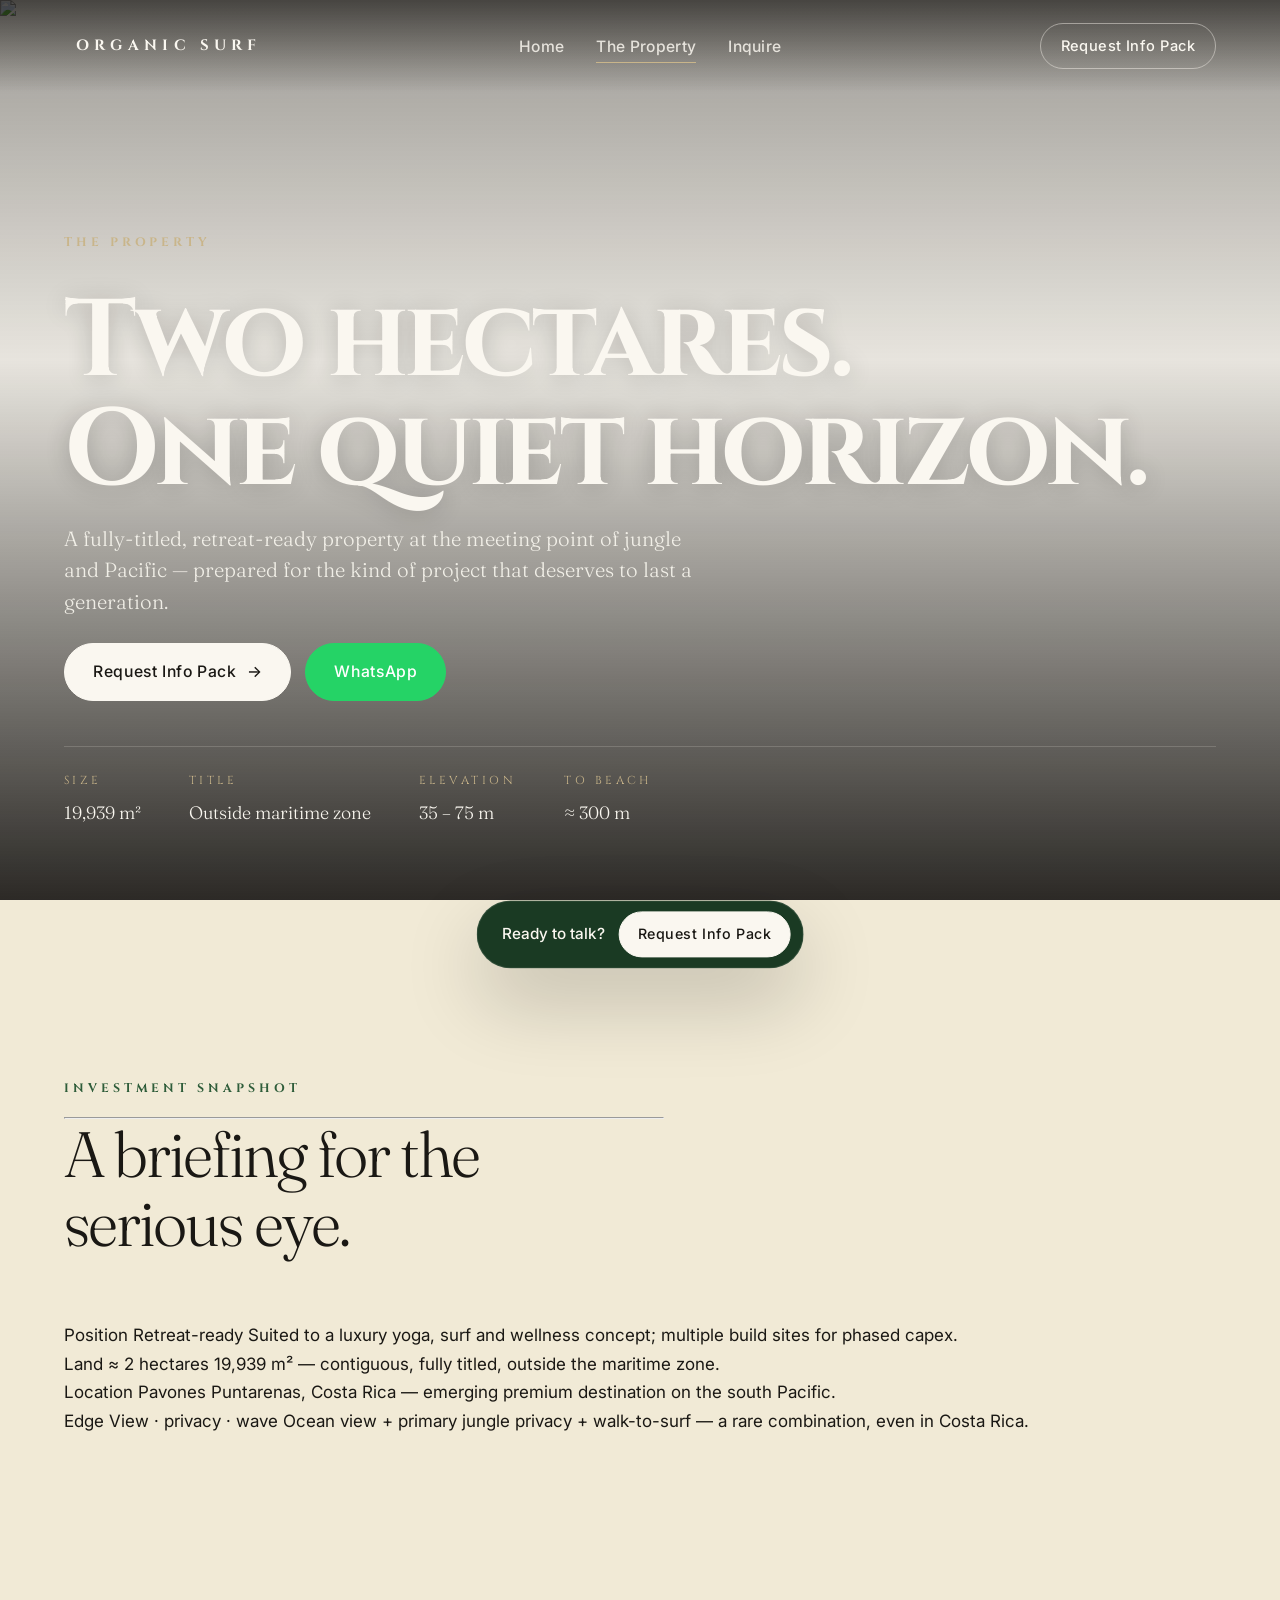
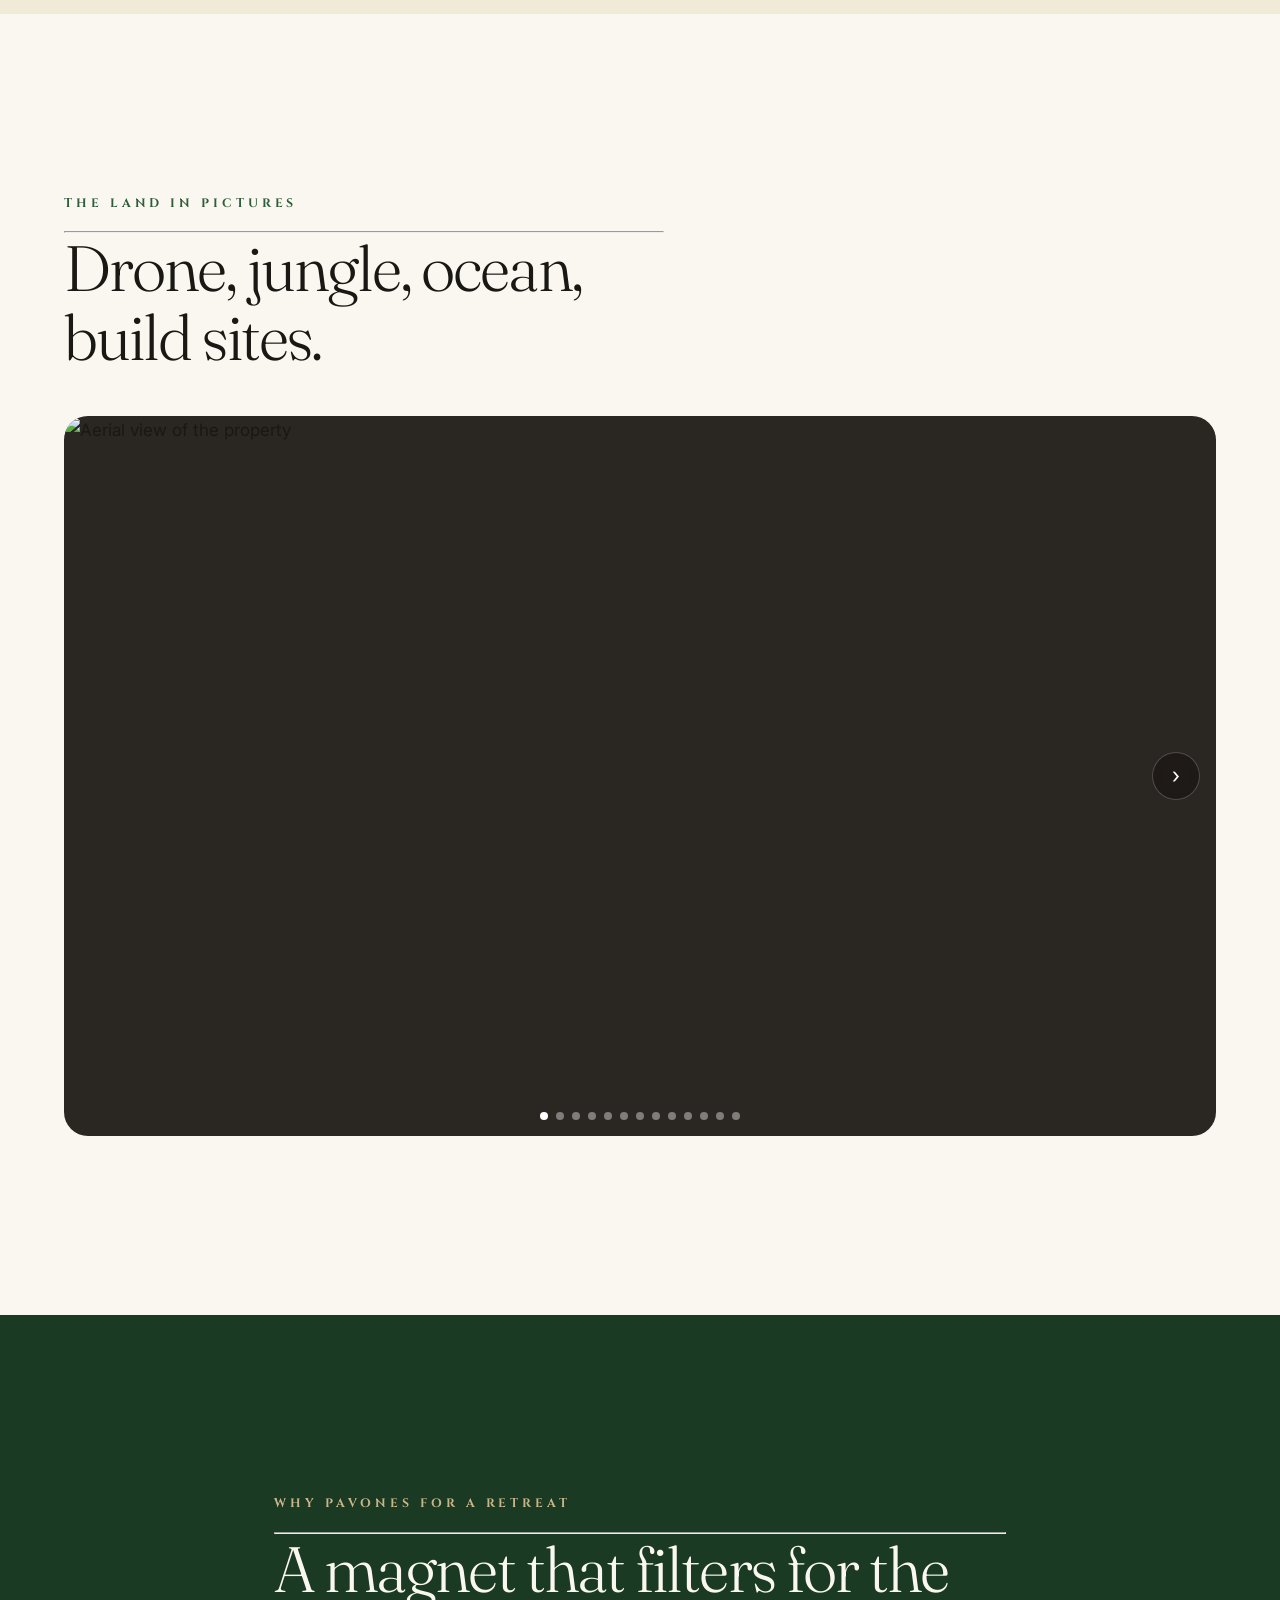
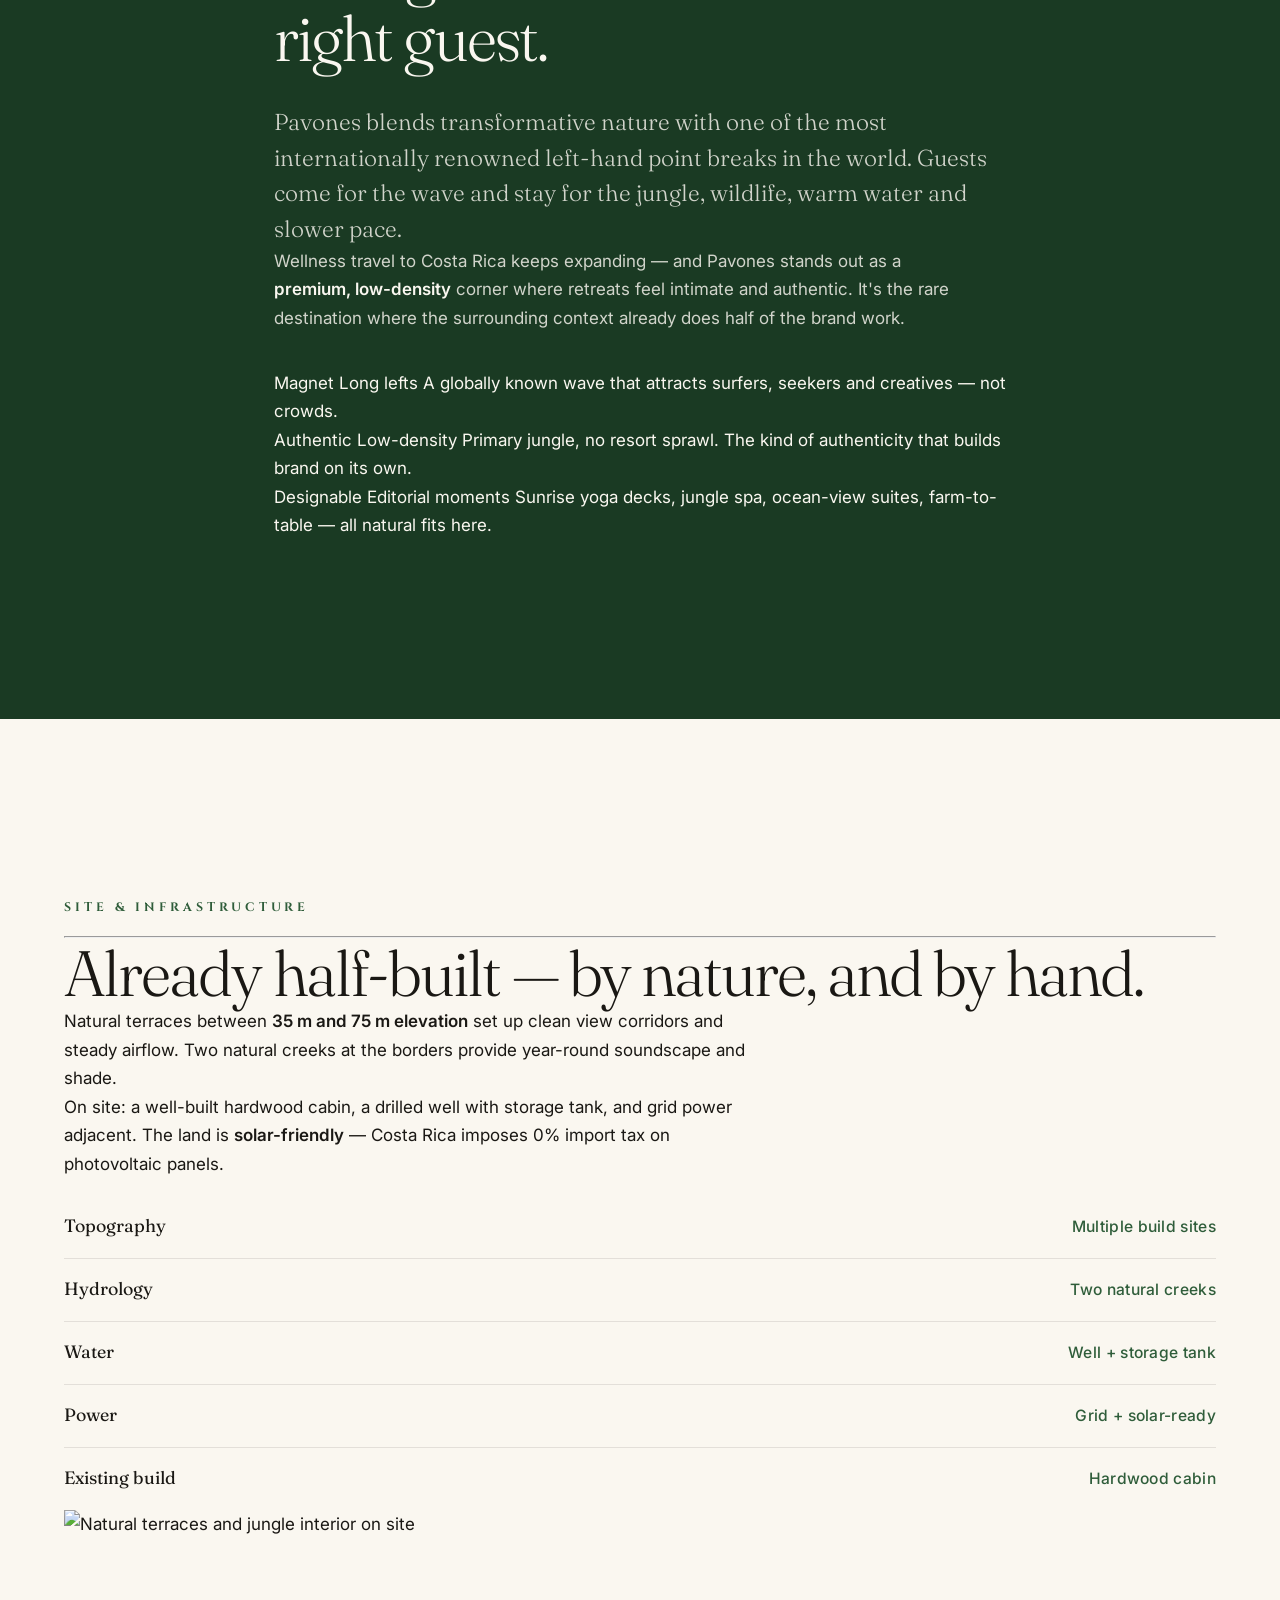
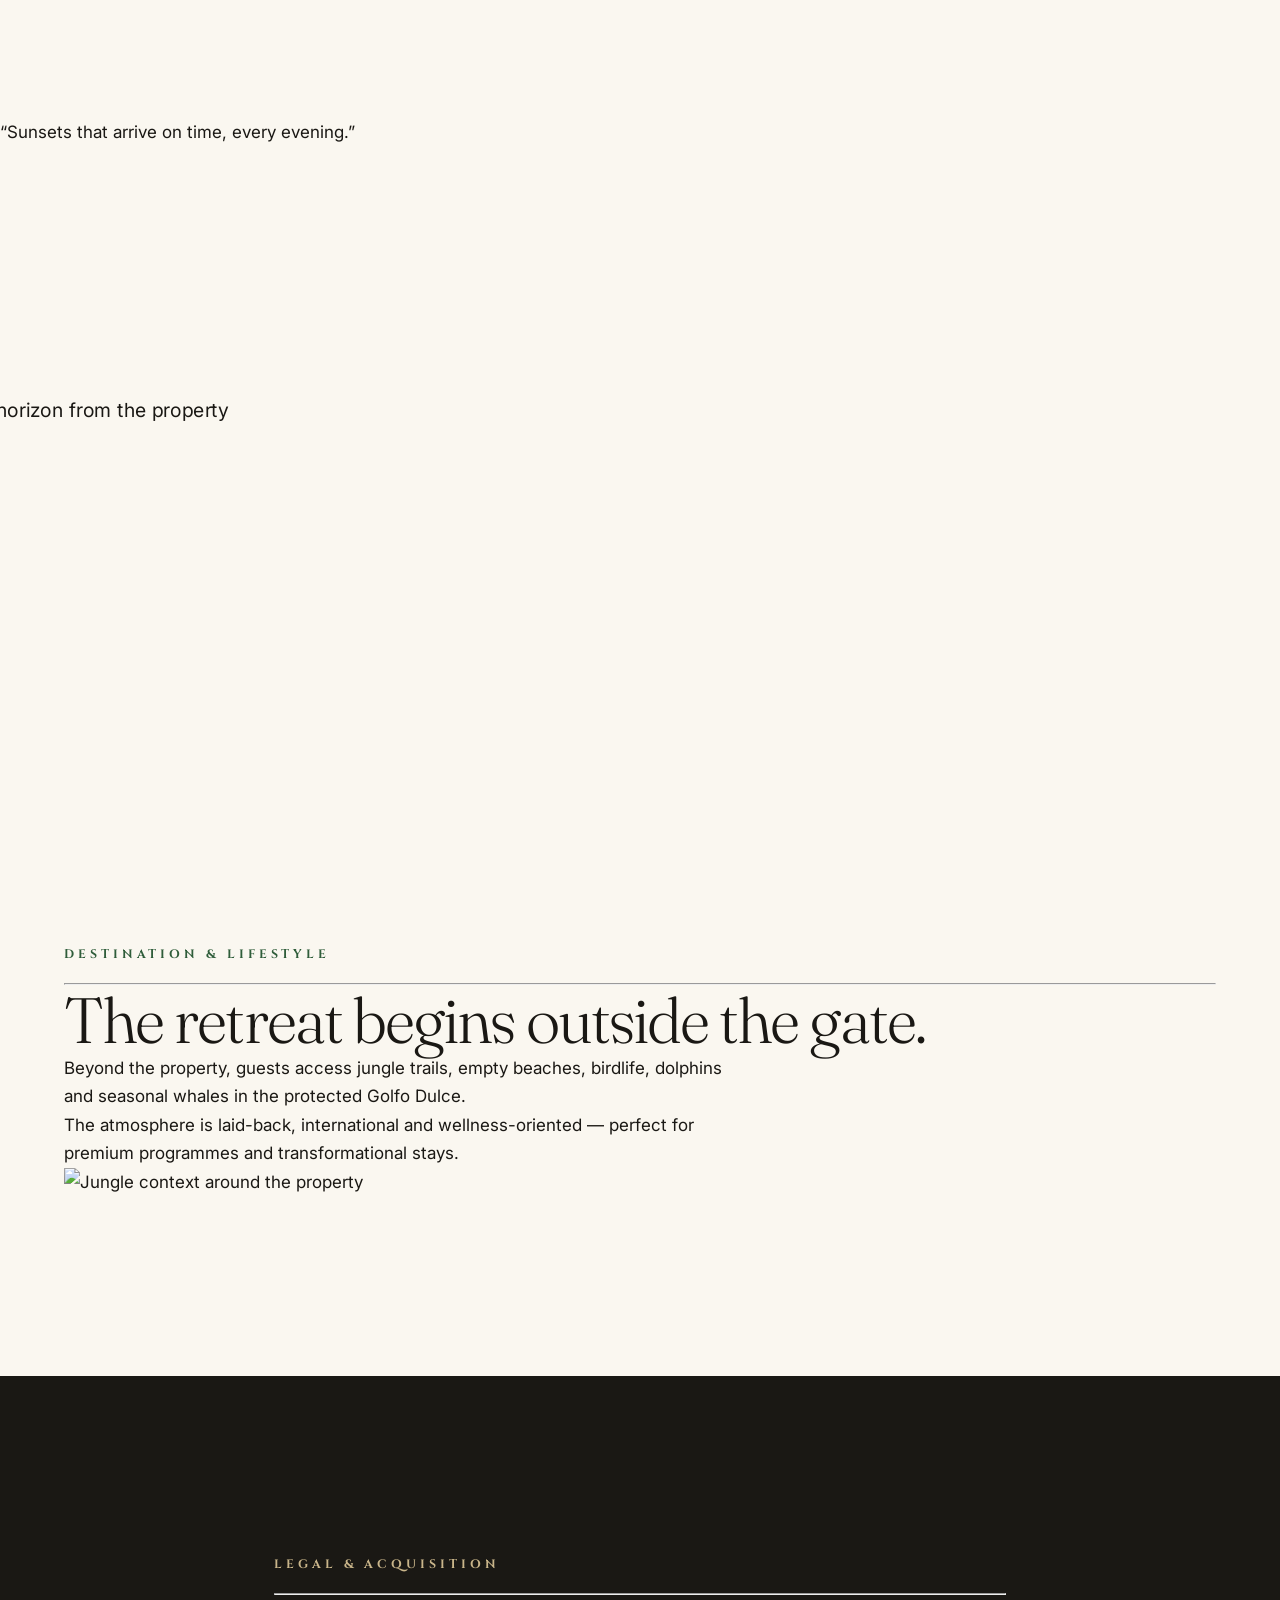
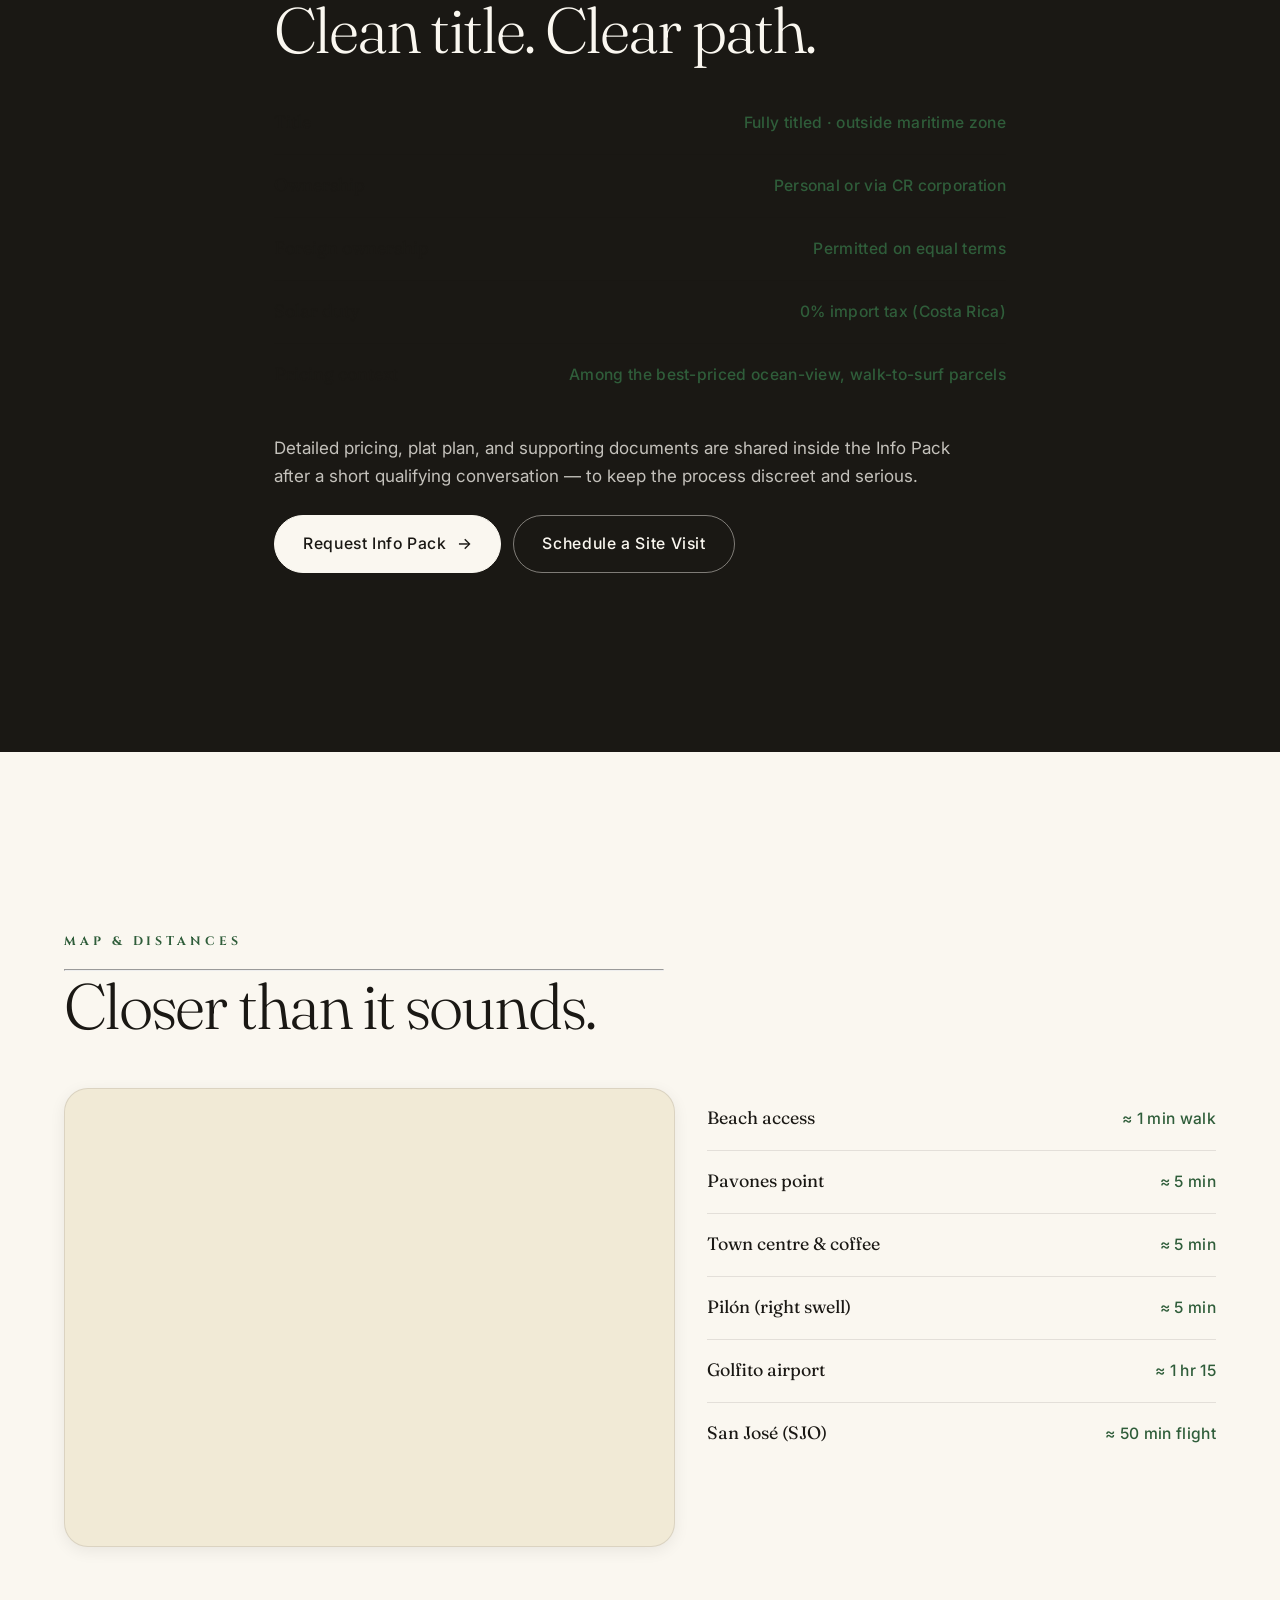
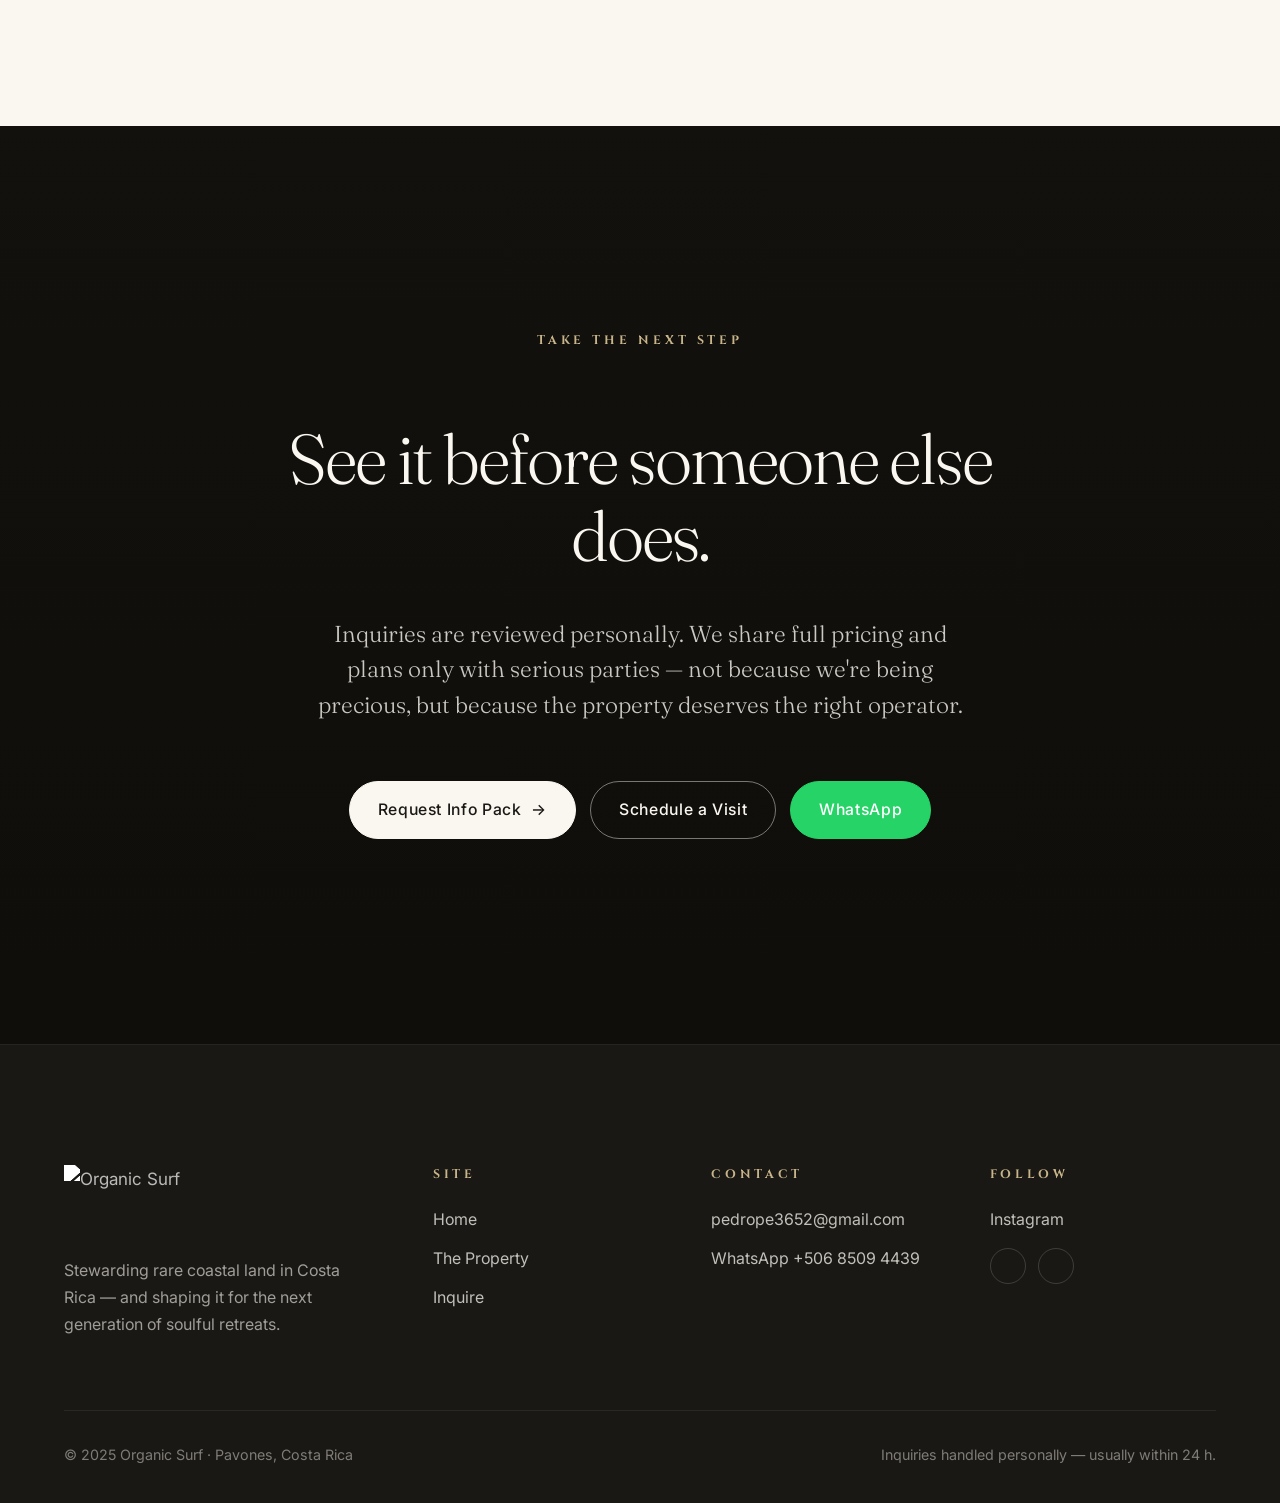
==== first-project.html @ 67ac3aa6 "Update site — new photos, video, email and    gitignore" ====
<!DOCTYPE html>
<html lang="en">
<head>
  <meta charset="UTF-8">
  <meta name="viewport" content="width=device-width, initial-scale=1">
  <title>The Property — Pavones, Costa Rica | Organic Surf</title>
  <meta name="description" content="A retreat-ready, fully-titled property in Pavones, Costa Rica. Two hectares, ocean view, jungle privacy, walk-to-surf access. Site, infrastructure, development concepts and acquisition details.">
  <meta name="theme-color" content="#1a3a23">
  <link rel="canonical" href="https://organic-surf.org/first-project.html">

  <meta property="og:type" content="website">
  <meta property="og:title" content="The Property — Pavones, Costa Rica | Organic Surf">
  <meta property="og:description" content="Two hectares of titled ocean-view jungle in Pavones — site, infrastructure, development concepts and acquisition details.">
  <meta property="og:url" content="https://organic-surf.org/first-project.html">
  <meta property="og:image" content="https://organic-surf.org/assets/gallery/drone1.jpg">

  <meta name="twitter:card" content="summary_large_image">
  <meta name="twitter:title" content="The Property — Pavones, Costa Rica | Organic Surf">
  <meta name="twitter:description" content="Two hectares of titled ocean-view jungle in Pavones — site, infrastructure, concepts and acquisition.">
  <meta name="twitter:image" content="https://organic-surf.org/assets/gallery/drone1.jpg">

  <link rel="icon" type="image/svg+xml" href="assets/icons/favicon.svg">

  <link rel="preconnect" href="https://fonts.googleapis.com">
  <link rel="preconnect" href="https://fonts.gstatic.com" crossorigin>
  <link href="https://fonts.googleapis.com/css2?family=Cinzel:wght@700&family=Fraunces:ital,opsz,wght@0,9..144,300;0,9..144,400;0,9..144,500;1,9..144,300&family=Inter:wght@400;500;600&display=swap" rel="stylesheet">

  <link rel="stylesheet" href="styles/main.css">
  <link rel="preload" as="image" href="assets/gallery/drone1.jpg">
</head>
<body>

<header class="site-header">
  <a href="index.html" class="brand" aria-label="Organic Surf — home">
    <img src="assets/images/design/logo-white.svg" alt="">
    <span class="brand-word">Organic Surf</span>
  </a>
  <nav class="primary" aria-label="Primary">
    <ul>
      <li><a href="index.html">Home</a></li>
      <li><a href="first-project.html" class="active">The Property</a></li>
      <li><a href="contact.html">Inquire</a></li>
    </ul>
  </nav>
  <a href="contact.html" class="nav-cta">Request Info Pack</a>
  <button class="nav-toggle" aria-label="Open menu" aria-expanded="false">
    <svg viewBox="0 0 24 24" fill="none" stroke="currentColor" stroke-width="1.6"><path d="M3 7h18M3 12h18M3 17h18"/></svg>
  </button>
</header>

<!-- HERO -->
<section class="hero">
  <div class="hero-media">
    <img src="assets/gallery/oceanview2.jpg" alt="Aerial view of the Pavones property" fetchpriority="high">
  </div>
  <div class="hero-inner">
    <div class="container">
      <span class="eyebrow on-dark reveal">The property</span>
      <h1 class="reveal delay-1">Two hectares.<br>One quiet horizon.</h1>
      <p class="lede reveal delay-2">
        A fully-titled, retreat-ready property at the meeting point of jungle and Pacific —
        prepared for the kind of project that deserves to last a generation.
      </p>
      <div class="hero-cta reveal delay-3">
        <a href="contact.html" class="btn btn-primary">Request Info Pack <span class="arr">→</span></a>
        <a href="https://wa.me/50685094439" target="_blank" rel="noopener" class="btn btn-whatsapp">WhatsApp</a>
      </div>
      <div class="hero-meta reveal delay-3">
        <div class="hero-meta-item"><span class="k">Size</span><span class="v">19,939 m²</span></div>
        <div class="hero-meta-item"><span class="k">Title</span><span class="v">Outside maritime zone</span></div>
        <div class="hero-meta-item"><span class="k">Elevation</span><span class="v">35 – 75 m</span></div>
        <div class="hero-meta-item"><span class="k">To beach</span><span class="v">≈ 300 m</span></div>
      </div>
    </div>
  </div>
</section>

<!-- INVESTMENT SNAPSHOT -->
<section class="section on-cream">
  <div class="container">
    <div style="max-width: 600px; margin-bottom: clamp(40px, 5vw, 64px);">
      <span class="eyebrow reveal">Investment snapshot</span>
      <hr class="rule reveal">
      <h2 class="reveal">A briefing for the serious eye.</h2>
    </div>

    <div class="stats reveal">
      <div class="stat">
        <span class="stat-num">Position</span>
        <span class="stat-v">Retreat-ready</span>
        <span class="stat-l">Suited to a luxury yoga, surf and wellness concept; multiple build sites for phased capex.</span>
      </div>
      <div class="stat">
        <span class="stat-num">Land</span>
        <span class="stat-v">≈ 2 hectares</span>
        <span class="stat-l">19,939 m² — contiguous, fully titled, outside the maritime zone.</span>
      </div>
      <div class="stat">
        <span class="stat-num">Location</span>
        <span class="stat-v">Pavones</span>
        <span class="stat-l">Puntarenas, Costa Rica — emerging premium destination on the south Pacific.</span>
      </div>
      <div class="stat">
        <span class="stat-num">Edge</span>
        <span class="stat-v">View · privacy · wave</span>
        <span class="stat-l">Ocean view + primary jungle privacy + walk-to-surf — a rare combination, even in Costa Rica.</span>
      </div>
    </div>
  </div>
</section>

<!-- GALLERY (carousel — local images) -->
<section class="section">
  <div class="container">
    <div style="max-width: 600px; margin-bottom: clamp(28px, 4vw, 44px);">
      <span class="eyebrow reveal">The land in pictures</span>
      <hr class="rule reveal">
      <h2 class="reveal">Drone, jungle, ocean, build sites.</h2>
    </div>

    <section class="carousel reveal" aria-label="Property gallery">
      <button class="car-btn prev" aria-label="Previous">‹</button>
      <ul class="car-track">
        <li class="car-slide"><img loading="lazy" alt="Aerial view of the property" src="assets/gallery/drone_highshot.jpg"></li>
        <li class="car-slide"><img loading="lazy" alt="Aerial showing build sites" src="assets/gallery/drone1.jpg"></li>
        <li class="car-slide"><img loading="lazy" alt="Aerial perspective" src="assets/gallery/drone2.jpg"></li>
        <li class="car-slide"><img loading="lazy" alt="Pacific horizon" src="assets/gallery/oceanview1.jpg"></li>
        <li class="car-slide"><img loading="lazy" alt="Ocean view from the property" src="assets/gallery/oceanview2.jpg"></li>
        <li class="car-slide"><img loading="lazy" alt="Coast view" src="assets/gallery/oceanview3.jpg"></li>
        <li class="car-slide"><img loading="lazy" alt="Jungle interior" src="assets/gallery/jungle1.jpg"></li>
        <li class="car-slide"><img loading="lazy" alt="Jungle ground cover" src="assets/gallery/jungle3.jpg"></li>
        <li class="car-slide"><img loading="lazy" alt="Existing hardwood cabin" src="assets/gallery/house1.jpg"></li>
        <li class="car-slide"><img loading="lazy" alt="Cabin interior" src="assets/gallery/house3.jpg"></li>
        <li class="car-slide"><img loading="lazy" alt="Open kitchen" src="assets/gallery/kitchen1.jpg"></li>
        <li class="car-slide"><img loading="lazy" alt="Drilled well and water infrastructure" src="assets/gallery/well.jpg"></li>
        <li class="car-slide"><img loading="lazy" alt="Access road" src="assets/gallery/road1.jpg"></li>
      </ul>
      <button class="car-btn next" aria-label="Next">›</button>
      <div class="car-dots" aria-hidden="true"></div>
    </section>
  </div>
</section>

<!-- WHY PAVONES -->
<section class="section on-green">
  <div class="container-narrow">
    <span class="eyebrow reveal">Why Pavones for a retreat</span>
    <hr class="rule reveal">
    <h2 class="reveal" style="color: var(--bone);">A magnet that filters for the right guest.</h2>
    <p class="lede reveal delay-1" style="margin-top: 1.4em;">
      Pavones blends transformative nature with one of the most internationally renowned
      left-hand point breaks in the world. Guests come for the wave and stay for the jungle,
      wildlife, warm water and slower pace.
    </p>
    <p class="reveal delay-2">
      Wellness travel to Costa Rica keeps expanding — and Pavones stands out as a
      <strong>premium, low-density</strong> corner where retreats feel intimate and authentic.
      It's the rare destination where the surrounding context already does half of the brand work.
    </p>

    <div class="stats reveal delay-2" style="margin-top: 36px;">
      <div class="stat">
        <span class="stat-num">Magnet</span>
        <span class="stat-v">Long lefts</span>
        <span class="stat-l">A globally known wave that attracts surfers, seekers and creatives — not crowds.</span>
      </div>
      <div class="stat">
        <span class="stat-num">Authentic</span>
        <span class="stat-v">Low-density</span>
        <span class="stat-l">Primary jungle, no resort sprawl. The kind of authenticity that builds brand on its own.</span>
      </div>
      <div class="stat">
        <span class="stat-num">Designable</span>
        <span class="stat-v">Editorial moments</span>
        <span class="stat-l">Sunrise yoga decks, jungle spa, ocean-view suites, farm-to-table — all natural fits here.</span>
      </div>
    </div>
  </div>
</section>

<!-- SITE & INFRASTRUCTURE -->
<section class="section">
  <div class="container">
    <div class="split cols-2">
      <div class="split-text reveal">
        <span class="eyebrow">Site & infrastructure</span>
        <hr class="rule">
        <h2>Already half-built — by nature, and by hand.</h2>
        <p>
          Natural terraces between <strong>35 m and 75 m elevation</strong> set up clean view corridors
          and steady airflow. Two natural creeks at the borders provide year-round soundscape and shade.
        </p>
        <p>
          On site: a well-built hardwood cabin, a drilled well with storage tank, and grid power adjacent.
          The land is <strong>solar-friendly</strong> — Costa Rica imposes 0% import tax on photovoltaic panels.
        </p>
        <ul class="distance-list" style="margin-top: 18px;">
          <li><span class="where">Topography</span><span class="when">Multiple build sites</span></li>
          <li><span class="where">Hydrology</span><span class="when">Two natural creeks</span></li>
          <li><span class="where">Water</span><span class="when">Well + storage tank</span></li>
          <li><span class="where">Power</span><span class="when">Grid + solar-ready</span></li>
          <li><span class="where">Existing build</span><span class="when">Hardwood cabin</span></li>
        </ul>
      </div>
      <div class="split-media reveal delay-1">
        <img src="assets/gallery/jungle5.jpg" alt="Natural terraces and jungle interior on site" loading="lazy">
      </div>
    </div>
  </div>
</section>

<!-- IMAGE BREAK -->
<section class="image-break reveal">
  <img src="assets/gallery/oceanview4.jpg" alt="Pacific horizon from the property" loading="lazy">
  <div class="quote">
    <blockquote>“Sunsets that arrive on time, every evening.”</blockquote>
  </div>
</section>

<!-- DESTINATION & LIFESTYLE -->
<section class="section">
  <div class="container">
    <div class="split cols-2 flip">
      <div class="split-text reveal">
        <span class="eyebrow">Destination & lifestyle</span>
        <hr class="rule">
        <h2>The retreat begins outside the gate.</h2>
        <p>
          Beyond the property, guests access jungle trails, empty beaches, birdlife,
          dolphins and seasonal whales in the protected Golfo Dulce.
        </p>
        <p>
          The atmosphere is laid-back, international and wellness-oriented —
          perfect for premium programmes and transformational stays.
        </p>
      </div>
      <div class="split-media reveal delay-1">
        <img src="assets/gallery/jungle7.jpg" alt="Jungle context around the property" loading="lazy">
      </div>
    </div>
  </div>
</section>

<!-- LEGAL & ACQUISITION -->
<section class="section on-dark">
  <div class="container-narrow">
    <span class="eyebrow on-dark reveal">Legal & acquisition</span>
    <hr class="rule on-dark reveal">
    <h2 class="reveal">Clean title. Clear path.</h2>
    <ul class="distance-list reveal delay-1" style="margin-top: 28px;">
      <li><span class="where">Title</span><span class="when">Fully titled · outside maritime zone</span></li>
      <li><span class="where">Ownership</span><span class="when">Personal or via CR corporation</span></li>
      <li><span class="where">Foreign ownership</span><span class="when">Permitted on equal terms</span></li>
      <li><span class="where">Solar duty</span><span class="when">0% import tax (Costa Rica)</span></li>
      <li><span class="where">Pricing context</span><span class="when">Among the best-priced ocean-view, walk-to-surf parcels</span></li>
    </ul>
    <p class="reveal delay-2" style="margin-top: 28px;">
      Detailed pricing, plat plan, and supporting documents are shared inside the Info Pack
      after a short qualifying conversation — to keep the process discreet and serious.
    </p>
    <div class="reveal delay-2" style="margin-top: 24px; display: flex; gap: 12px; flex-wrap: wrap;">
      <a href="contact.html" class="btn btn-primary">Request Info Pack <span class="arr">→</span></a>
      <a href="contact.html" class="btn btn-ghost">Schedule a Site Visit</a>
    </div>
  </div>
</section>

<!-- MAP -->
<section class="section">
  <div class="container">
    <div style="max-width: 600px; margin-bottom: clamp(28px, 4vw, 48px);">
      <span class="eyebrow reveal">Map & distances</span>
      <hr class="rule reveal">
      <h2 class="reveal">Closer than it sounds.</h2>
    </div>

    <div class="map-wrap">
      <div class="map-frame reveal">
        <iframe
          src="https://www.openstreetmap.org/export/embed.html?bbox=-83.18%2C8.36%2C-83.10%2C8.41&amp;layer=mapnik&amp;marker=8.380%2C-83.140"
          title="Map of Pavones, Costa Rica"
          loading="lazy"
          referrerpolicy="no-referrer-when-downgrade"></iframe>
      </div>
      <ul class="distance-list reveal delay-1">
        <li><span class="where">Beach access</span><span class="when">≈ 1 min walk</span></li>
        <li><span class="where">Pavones point</span><span class="when">≈ 5 min</span></li>
        <li><span class="where">Town centre & coffee</span><span class="when">≈ 5 min</span></li>
        <li><span class="where">Pilón (right swell)</span><span class="when">≈ 5 min</span></li>
        <li><span class="where">Golfito airport</span><span class="when">≈ 1 hr 15</span></li>
        <li><span class="where">San José (SJO)</span><span class="when">≈ 50 min flight</span></li>
      </ul>
    </div>
  </div>
</section>

<!-- FINAL CTA -->
<section class="final-cta" style="--final-bg: url('assets/gallery/drone2.jpg');">
  <div class="container-narrow">
    <span class="eyebrow on-dark reveal">Take the next step</span>
    <h2 class="reveal" style="margin-top: 1em;">See it before someone else does.</h2>
    <p class="lede reveal delay-1">
      Inquiries are reviewed personally. We share full pricing and plans only with serious parties —
      not because we're being precious, but because the property deserves the right operator.
    </p>
    <div class="row reveal delay-2">
      <a href="contact.html" class="btn btn-primary">Request Info Pack <span class="arr">→</span></a>
      <a href="contact.html" class="btn btn-ghost">Schedule a Visit</a>
      <a href="https://wa.me/50685094439" target="_blank" rel="noopener" class="btn btn-whatsapp">WhatsApp</a>
    </div>
  </div>
</section>

<!-- FOOTER -->
<footer class="site-footer footer">
  <div class="container">
    <div class="footer-grid">
      <div class="footer-brand">
        <img src="assets/images/design/logo-white.svg" alt="Organic Surf">
        <p>Stewarding rare coastal land in Costa Rica — and shaping it for the next generation of soulful retreats.</p>
      </div>
      <div>
        <h4>Site</h4>
        <ul>
          <li><a href="index.html">Home</a></li>
          <li><a href="first-project.html">The Property</a></li>
          <li><a href="contact.html">Inquire</a></li>
        </ul>
      </div>
      <div>
        <h4>Contact</h4>
        <ul>
          <li><a href="mailto:pedrope3652@gmail.com">pedrope3652@gmail.com</a></li>
          <li><a href="https://wa.me/50685094439" target="_blank" rel="noopener">WhatsApp +506 8509 4439</a></li>
        </ul>
      </div>
      <div>
        <h4>Follow</h4>
        <ul>
          <li><a href="https://www.instagram.com/organic.surf_" target="_blank" rel="noopener">Instagram</a></li>
        </ul>
        <div class="footer-social" style="margin-top: 14px;">
          <a href="https://www.instagram.com/organic.surf_" target="_blank" rel="noopener" aria-label="Instagram">
            <img src="assets/icons/instagram.svg" alt="">
          </a>
          <a href="https://wa.me/50685094439" target="_blank" rel="noopener" aria-label="WhatsApp">
            <img src="assets/icons/whatsapp.webp" alt="">
          </a>
        </div>
      </div>
    </div>
    <div class="footer-bottom">
      <span>© 2025 Organic Surf · Pavones, Costa Rica</span>
      <span>Inquiries handled personally — usually within 24 h.</span>
    </div>
  </div>
</footer>

<div class="sticky-cta" role="region" aria-label="Inquire">
  <span class="label">Ready to talk?</span>
  <a href="contact.html" class="btn btn-primary">Request Info Pack</a>
</div>

<script src="scripts/site.js" defer></script>
</body>
</html>
---- styles/main.css ----
/* =====================================================================
   Organic Surf — Remix
   Exaggerated Minimalism × Organic Biophilic
   Cinzel (display) · Fraunces (serif) · Inter (body)
===================================================================== */

/* ---------- Reset ---------- */
*, *::before, *::after { box-sizing: border-box; margin: 0; padding: 0; }
html { -webkit-text-size-adjust: 100%; scroll-behavior: smooth; }
img, svg, video { display: block; max-width: 100%; height: auto; }
button { font: inherit; cursor: pointer; }
a { color: inherit; text-decoration: none; }
ul { list-style: none; }

/* ---------- Tokens ---------- */
:root {
  --green-deep: #1a3a23;
  --green:      #2F5D3A;
  --green-tint: rgba(47, 93, 58, 0.07);
  --bone:       #FAF7F0;
  --cream:      #F1EAD6;
  --sand:       #C9B58A;
  --sand-soft:  #E0D2A8;
  --ink:        #1a1814;
  --ink-2:      #2a2622;
  --ink-soft:   #4a4540;
  --rule:       rgba(20, 18, 16, 0.10);
  --rule-light: rgba(255, 255, 255, 0.12);
  --overlay:    rgba(15, 13, 10, 0.52);

  --f-display: 'Cinzel', 'Times New Roman', serif;
  --f-serif:   'Fraunces', Georgia, serif;
  --f-sans:    'Inter', -apple-system, sans-serif;

  --maxw:      1300px;
  --maxw-text: 780px;
  --pad-x:     clamp(24px, 5vw, 64px);
  --gap:       clamp(100px, 14vw, 200px);
  --gap-sm:    clamp(64px, 9vw, 120px);
  --radius:    16px;
  --radius-lg: 24px;

  --shadow-sm: 0 4px 16px rgba(0,0,0,.07);
  --shadow:    0 16px 48px rgba(0,0,0,.12);
  --shadow-lg: 0 32px 80px rgba(0,0,0,.20);

  --ease: cubic-bezier(.16, 1, .3, 1);
}

/* ---------- Base ---------- */
html, body {
  background: var(--bone);
  color: var(--ink);
  font-family: var(--f-sans);
  font-size: 17px;
  line-height: 1.68;
  -webkit-font-smoothing: antialiased;
  text-rendering: optimizeLegibility;
}

p { max-width: 62ch; }
strong { font-weight: 600; }
em { font-style: italic; color: var(--green); }

::selection { background: var(--green-deep); color: var(--bone); }

/* ---------- Type scale ---------- */
h1 {
  font-family: var(--f-display);
  font-weight: 700;
  font-size: clamp(3rem, 8.5vw, 7rem);
  letter-spacing: -0.035em;
  line-height: 1.0;
}

h2 {
  font-family: var(--f-serif);
  font-weight: 300;
  font-size: clamp(2.2rem, 5vw, 4.2rem);
  letter-spacing: -0.03em;
  line-height: 1.08;
}

h3 {
  font-family: var(--f-serif);
  font-weight: 400;
  font-size: clamp(1.2rem, 2vw, 1.55rem);
  letter-spacing: -0.01em;
  line-height: 1.25;
}

.eyebrow {
  font-family: var(--f-display);
  font-weight: 700;
  font-size: 0.72rem;
  letter-spacing: 0.32em;
  text-transform: uppercase;
  color: var(--green);
  display: block;
  margin-bottom: 1.4em;
}
.eyebrow.on-dark { color: var(--sand); }

.lede {
  font-family: var(--f-serif);
  font-weight: 300;
  font-size: clamp(1.15rem, 1.8vw, 1.45rem);
  line-height: 1.55;
  color: var(--ink-soft);
}

/* ---------- Layout primitives ---------- */
.container {
  width: 100%;
  max-width: var(--maxw);
  margin: 0 auto;
  padding: 0 var(--pad-x);
}
.container-narrow {
  width: 100%;
  max-width: 860px;
  margin: 0 auto;
  padding: 0 var(--pad-x);
}

.section {
  padding: var(--gap) 0;
}
.section.on-dark  { background: var(--ink); color: var(--bone); }
.section.on-dark p, .section.on-dark .lede { color: rgba(250,247,240,.76); }
.section.on-dark strong { color: var(--bone); }
.section.on-cream { background: var(--cream); }
.section.on-green { background: var(--green-deep); color: var(--bone); }
.section.on-green p, .section.on-green .lede { color: rgba(250,247,240,.82); }
.section.on-green strong { color: var(--bone); }
.section.on-green .eyebrow { color: var(--sand); }

.section-intro {
  max-width: 640px;
  margin-bottom: clamp(48px, 6vw, 72px);
}
.section-intro .eyebrow { margin-bottom: 1em; }
.section-intro h2 { margin-top: 0.3em; }

/* ---------- Header ---------- */
.site-header {
  position: fixed;
  top: 0; left: 0; right: 0;
  z-index: 50;
  display: flex;
  align-items: center;
  justify-content: space-between;
  gap: 24px;
  padding: 20px var(--pad-x);
  background: linear-gradient(180deg, rgba(15,13,10,.6) 0%, transparent 100%);
  transition: background .35s var(--ease), padding .35s var(--ease);
}
.site-header.is-scrolled {
  background: rgba(20,18,16,.9);
  backdrop-filter: saturate(130%) blur(16px);
  -webkit-backdrop-filter: saturate(130%) blur(16px);
  padding: 14px var(--pad-x);
  border-bottom: 1px solid rgba(255,255,255,.05);
}

.brand {
  display: flex;
  align-items: center;
  gap: 12px;
  color: var(--bone);
}
.brand img {
  height: 52px; width: auto;
  filter: brightness(0) invert(1);
  transition: height .3s var(--ease);
}
.site-header.is-scrolled .brand img { height: 40px; }
.brand-word {
  font-family: var(--f-display);
  font-weight: 700;
  font-size: 0.88rem;
  letter-spacing: 0.34em;
  text-transform: uppercase;
  color: var(--bone);
}

nav.primary ul {
  display: flex;
  gap: 32px;
  align-items: center;
}
nav.primary a {
  color: rgba(250,247,240,.84);
  font-size: 0.92rem;
  font-weight: 500;
  letter-spacing: 0.02em;
  padding: 4px 0;
  position: relative;
  transition: color .2s var(--ease);
}
nav.primary a:hover { color: var(--bone); }
nav.primary a.active::after {
  content: '';
  position: absolute;
  left: 0; right: 0; bottom: -3px;
  height: 1px;
  background: var(--sand);
}

.nav-cta {
  display: inline-flex;
  align-items: center;
  padding: 10px 20px;
  border: 1px solid rgba(250,247,240,.45);
  border-radius: 999px;
  color: var(--bone);
  font-size: 0.86rem;
  font-weight: 500;
  letter-spacing: 0.03em;
  transition: background .25s var(--ease), border-color .25s var(--ease);
}
.nav-cta:hover { background: var(--bone); color: var(--ink); border-color: var(--bone); }

.nav-toggle {
  display: none;
  background: transparent;
  border: 0;
  color: var(--bone);
  width: 40px; height: 40px;
  align-items: center;
  justify-content: center;
}
.nav-toggle svg { width: 24px; height: 24px; }

/* ---------- Hero ---------- */
.hero {
  position: relative;
  min-height: 100svh;
  min-height: 100vh;
  display: flex;
  align-items: flex-end;
  color: var(--bone);
  overflow: hidden;
  isolation: isolate;
}
.hero-media {
  position: absolute;
  inset: 0;
  z-index: -2;
}
.hero-media img {
  width: 100%; height: 100%;
  object-fit: cover;
  object-position: center 40%;
  transform: scale(1.07);
  animation: heroZoom 16s var(--ease) forwards;
}
@keyframes heroZoom { to { transform: scale(1); } }

.hero::before {
  content: '';
  position: absolute; inset: 0; z-index: -1;
  background: linear-gradient(
    180deg,
    rgba(15,13,10,.4) 0%,
    rgba(15,13,10,.08) 40%,
    rgba(15,13,10,.88) 100%
  );
}

.hero-inner {
  width: 100%;
  padding: 130px 0 clamp(40px, 6vw, 72px);
}
.hero-inner .container { display: grid; gap: 1em; }

.hero h1 {
  color: var(--bone);
  max-width: 16ch;
  text-shadow: 0 2px 24px rgba(0,0,0,.2);
}
.hero .lede {
  color: rgba(250,247,240,.90);
  max-width: 50ch;
  font-size: clamp(1.05rem, 1.6vw, 1.3rem);
}

.hero-cta {
  display: flex;
  flex-wrap: wrap;
  gap: 14px;
  margin-top: 8px;
}
.hero-meta {
  display: flex;
  flex-wrap: wrap;
  gap: clamp(20px, 4vw, 48px);
  border-top: 1px solid rgba(250,247,240,.16);
  padding-top: clamp(16px, 2vw, 24px);
  margin-top: clamp(16px, 2.5vw, 28px);
}
.hero-meta-item .k {
  font-family: var(--f-display);
  font-size: 0.68rem;
  letter-spacing: 0.3em;
  text-transform: uppercase;
  color: var(--sand);
  display: block;
  margin-bottom: 7px;
}
.hero-meta-item .v {
  font-family: var(--f-serif);
  font-weight: 300;
  font-size: clamp(1rem, 1.4vw, 1.2rem);
  color: var(--bone);
}

.scroll-cue {
  position: absolute;
  bottom: 28px; left: 50%;
  transform: translateX(-50%);
  font-family: var(--f-display);
  font-size: 0.68rem;
  letter-spacing: 0.34em;
  text-transform: uppercase;
  color: rgba(250,247,240,.65);
  display: flex;
  flex-direction: column;
  align-items: center;
  gap: 10px;
  pointer-events: none;
}
.scroll-cue .line {
  width: 1px; height: 44px;
  background: rgba(250,247,240,.45);
  animation: scrollLine 2.6s var(--ease) infinite;
  transform-origin: top;
}
@keyframes scrollLine {
  0%   { transform: scaleY(0);   opacity: 0; }
  35%  { transform: scaleY(1);   opacity: 1; }
  100% { transform: scaleY(1) translateY(44px); opacity: 0; }
}

/* ---------- Buttons ---------- */
.btn {
  display: inline-flex;
  align-items: center;
  gap: 10px;
  padding: 15px 28px;
  font-family: var(--f-sans);
  font-size: 0.93rem;
  font-weight: 500;
  letter-spacing: 0.04em;
  border-radius: 999px;
  border: 1px solid transparent;
  transition: transform .2s var(--ease), background .25s var(--ease),
              color .25s var(--ease), border-color .25s var(--ease),
              box-shadow .25s var(--ease);
  cursor: pointer;
  white-space: nowrap;
}
.btn .arr { transition: transform .25s var(--ease); }
.btn:hover .arr { transform: translateX(4px); }

.btn-primary { background: var(--bone); color: var(--ink); border-color: var(--bone); }
.btn-primary:hover { background: var(--sand); border-color: var(--sand); transform: translateY(-2px); box-shadow: var(--shadow); }

.btn-ghost { background: transparent; color: var(--bone); border-color: rgba(250,247,240,.45); }
.btn-ghost:hover { background: rgba(250,247,240,.12); border-color: var(--bone); }

.btn-outline-dark { background: transparent; color: var(--ink); border-color: var(--ink); }
.btn-outline-dark:hover { background: var(--ink); color: var(--bone); transform: translateY(-1px); }

.btn-whatsapp { background: #25D366; color: #fff; border-color: #25D366; }
.btn-whatsapp:hover { background: #1ebe57; border-color: #1ebe57; transform: translateY(-2px); }

/* ---------- Vision ---------- */
.section-vision {
  padding: var(--gap) 0;
  text-align: center;
}
.vision-label {
  font-family: var(--f-display);
  font-weight: 700;
  font-size: 0.72rem;
  letter-spacing: 0.32em;
  text-transform: uppercase;
  color: var(--green);
  display: block;
  margin-bottom: 1.8em;
}
.vision-h2 {
  font-size: clamp(2.6rem, 6vw, 5rem);
  letter-spacing: -0.035em;
  margin-bottom: clamp(32px, 5vw, 56px);
}
.vision-h2 em { color: var(--green); font-style: italic; }
.vision-body {
  display: grid;
  gap: 1.2em;
  max-width: 640px;
  margin: 0 auto;
  text-align: left;
}
.vision-body p { color: var(--ink-soft); max-width: 60ch; }
.vision-body .lede { color: var(--ink-soft); }

/* ---------- Image breaks ---------- */
.image-break {
  position: relative;
  height: clamp(56vh, 72vh, 900px);
  overflow: hidden;
}
.image-break img {
  position: absolute; inset: 0;
  width: 100%; height: 114%;
  object-fit: cover;
  top: -7%;
}
.ib-quote {
  position: absolute; inset: 0;
  display: grid;
  place-items: center;
  padding: 0 var(--pad-x);
  background: linear-gradient(180deg, rgba(15,13,10,.2), rgba(15,13,10,.52));
}
.ib-quote blockquote {
  font-family: var(--f-serif);
  font-weight: 300;
  font-style: italic;
  font-size: clamp(1.8rem, 4.5vw, 3.6rem);
  line-height: 1.2;
  text-align: center;
  color: var(--bone);
  text-shadow: 0 2px 40px rgba(0,0,0,.5);
  letter-spacing: -0.015em;
  max-width: 22ch;
}

/* ---------- Property Stats — editorial table ---------- */
.section-stats {
  padding: var(--gap) 0;
  background: var(--bone);
}
.stats-header {
  margin-bottom: clamp(48px, 7vw, 80px);
  border-bottom: 1px solid var(--rule);
  padding-bottom: clamp(28px, 4vw, 40px);
  display: flex;
  align-items: baseline;
  justify-content: space-between;
  flex-wrap: wrap;
  gap: 16px;
}
.stats-header .eyebrow { margin-bottom: 0; }
.stats-header h2 {
  font-size: clamp(1.4rem, 2.5vw, 2rem);
  background: var(--green-deep);
  color: var(--bone);
  padding: 8px 20px;
  border-radius: 4px;
  letter-spacing: -0.01em;
}

.stat-table { display: grid; }
.stat-row {
  display: grid;
  grid-template-columns: 56px 1fr 1fr;
  gap: clamp(16px, 3vw, 40px);
  align-items: start;
  padding: clamp(24px, 3.5vw, 40px) 0;
  border-bottom: 1px solid var(--rule);
  transition: background .25s var(--ease);
}
.stat-row:first-child { border-top: 1px solid var(--rule); }
.stat-row:hover { background: var(--cream); margin: 0 calc(-1 * var(--pad-x)); padding-left: var(--pad-x); padding-right: var(--pad-x); }

.sn {
  font-family: var(--f-display);
  font-weight: 700;
  font-size: clamp(0.68rem, 0.9vw, 0.78rem);
  letter-spacing: 0.28em;
  color: var(--green);
  padding-top: 6px;
}
.sv {
  font-family: var(--f-serif);
  font-weight: 300;
  font-size: clamp(1.5rem, 2.8vw, 2.2rem);
  letter-spacing: -0.02em;
  line-height: 1.15;
  color: var(--ink);
}
.sl {
  font-size: 0.97rem;
  color: var(--ink-soft);
  line-height: 1.6;
  padding-top: 6px;
}

@media (max-width: 680px) {
  .stat-row { grid-template-columns: 40px 1fr; }
  .sl { grid-column: 1 / -1; padding-top: 0; }
  .stat-row:hover { margin: 0; padding-left: 0; padding-right: 0; }
}

/* ---------- Why this land ---------- */
.section-why {
  padding: var(--gap) 0;
  background:
    linear-gradient(to bottom, var(--bone) 0%, var(--cream) 100%);
}
.why-grid {
  display: grid;
  gap: clamp(48px, 7vw, 96px);
  align-items: center;
}
@media (min-width: 900px) {
  .why-grid { grid-template-columns: 1fr 1fr; }
}
.why-text { max-width: 52ch; }
.why-text .eyebrow { margin-bottom: 1em; }
.why-h2 {
  font-size: clamp(2.4rem, 5.5vw, 4.6rem);
  margin-bottom: clamp(28px, 4vw, 44px);
  margin-top: 0.2em;
}
.why-text p { color: var(--ink-soft); margin-bottom: 1.1em; }
.why-text strong { color: var(--ink); }
.why-text .btn { margin-top: 20px; }

.why-media {
  border-radius: var(--radius-lg);
  overflow: hidden;
  aspect-ratio: 3 / 4;
}
.why-media img {
  width: 100%; height: 100%;
  object-fit: cover;
  transition: transform 1.8s var(--ease);
}
.why-media:hover img { transform: scale(1.04); }

/* ---------- Imagine / Concept grid ---------- */
.section-imagine { padding: var(--gap) 0; }
.imagine-header {
  max-width: 680px;
  margin-bottom: clamp(48px, 7vw, 80px);
}
.imagine-header h2 { color: var(--bone); margin-top: 0.3em; }
.imagine-header .lede { color: rgba(250,247,240,.82); margin-top: 1em; }

.concept-grid {
  display: grid;
  gap: 20px;
}
@media (min-width: 720px)  { .concept-grid { grid-template-columns: repeat(2, 1fr); } }
@media (min-width: 1040px) { .concept-grid { grid-template-columns: repeat(3, 1fr); } }

.concept {
  position: relative;
  border-radius: var(--radius-lg);
  overflow: hidden;
  aspect-ratio: 4 / 5;
  isolation: isolate;
  color: var(--bone);
  background: var(--ink-2);
  transition: box-shadow .4s var(--ease), transform .4s var(--ease);
}
.concept img {
  position: absolute; inset: 0;
  width: 100%; height: 100%;
  object-fit: cover;
  z-index: -2;
  transition: transform 1.8s var(--ease);
}
.concept::after {
  content: '';
  position: absolute; inset: 0; z-index: -1;
  background: linear-gradient(180deg, rgba(0,0,0,0) 30%, rgba(0,0,0,.82) 100%);
}
.concept:hover { box-shadow: 0 48px 96px rgba(0,0,0,.32); transform: translateY(-4px); }
.concept:hover img { transform: scale(1.07); }
.concept-body {
  position: absolute;
  left: 0; right: 0; bottom: 0;
  padding: clamp(20px, 3vw, 32px);
}
.concept h3 { color: var(--bone); margin-bottom: 6px; }
.concept p { color: rgba(250,247,240,.80); font-size: 0.94rem; margin: 0; }

/* ---------- Why now / Dark ---------- */
.section-why-now { padding: var(--gap) 0; }
.section-why-now h2 { color: var(--bone); margin-bottom: clamp(28px, 4vw, 48px); }
.section-why-now p { color: rgba(250,247,240,.76); margin-bottom: 1.2em; }
.section-why-now .lede { color: rgba(250,247,240,.88); }
.section-why-now strong { color: var(--bone); }

/* ---------- Video ---------- */
.section-video { padding: var(--gap) 0; }
.video {
  position: relative;
  border-radius: var(--radius-lg);
  overflow: hidden;
  aspect-ratio: 16/9;
  background: var(--ink-2);
  box-shadow: var(--shadow-lg);
}
.video iframe { position: absolute; inset: 0; width: 100%; height: 100%; border: 0; }

/* ---------- Gallery ---------- */
.section-gallery { padding: var(--gap) 0; }
.gallery {
  column-count: 1;
  column-gap: 16px;
}
@media (min-width: 640px)  { .gallery { column-count: 2; } }
@media (min-width: 1040px) { .gallery { column-count: 3; } }

.gallery > a {
  display: block;
  margin: 0 0 16px;
  border-radius: var(--radius);
  overflow: hidden;
  break-inside: avoid;
  background: var(--cream);
  cursor: zoom-in;
  position: relative;
  isolation: isolate;
}
.gallery > a::after {
  content: '';
  position: absolute; inset: 0;
  background: rgba(26, 58, 35, 0.22);
  opacity: 0;
  transition: opacity .4s var(--ease);
  border-radius: var(--radius);
  z-index: 1;
}
.gallery img {
  width: 100%; height: auto;
  display: block;
  transition: transform 1.5s var(--ease), filter .4s var(--ease);
}
.gallery > a:hover img { transform: scale(1.05); filter: brightness(1.04); }
.gallery > a:hover::after { opacity: 1; }

/* Lightbox */
.lightbox {
  position: fixed; inset: 0;
  background: rgba(10,12,10,.96);
  z-index: 200;
  display: none;
  align-items: center;
  justify-content: center;
  padding: 24px;
}
.lightbox.show { display: flex; }
.lightbox img {
  max-width: 100%; max-height: 90vh;
  border-radius: 8px;
  box-shadow: 0 32px 80px rgba(0,0,0,.6);
}
.lightbox button {
  position: absolute; top: 20px; right: 24px;
  width: 44px; height: 44px;
  border-radius: 50%;
  border: 1px solid rgba(255,255,255,.35);
  background: rgba(0,0,0,.4);
  color: #fff; font-size: 22px;
  display: grid; place-items: center;
  cursor: pointer;
}
.lightbox-prev, .lightbox-next {
  position: absolute; top: 50%;
  transform: translateY(-50%);
  width: 52px; height: 52px;
  border-radius: 50%;
  border: 1px solid rgba(255,255,255,.28);
  background: rgba(0,0,0,.35);
  color: #fff; font-size: 26px;
  display: grid; place-items: center;
  cursor: pointer;
}
.lightbox-prev { left: 24px; }
.lightbox-next { right: 24px; }

/* ---------- Map ---------- */
.section-map { padding: var(--gap) 0; }
.map-wrap {
  display: grid;
  gap: 32px;
}
@media (min-width: 900px) { .map-wrap { grid-template-columns: 1.2fr 1fr; } }

.map-frame {
  border-radius: var(--radius-lg);
  overflow: hidden;
  aspect-ratio: 4/3;
  background: var(--cream);
  border: 1px solid var(--rule);
  box-shadow: var(--shadow-sm);
}
.map-frame iframe { width: 100%; height: 100%; border: 0; display: block; }

.distance-list { padding: 0; }
.distance-list li {
  display: flex;
  justify-content: space-between;
  align-items: baseline;
  padding: 16px 0;
  border-bottom: 1px solid var(--rule);
  gap: 16px;
}
.distance-list li:last-child { border-bottom: 0; }
.distance-list .where {
  font-family: var(--f-serif);
  font-weight: 400;
  font-size: 1.05rem;
  color: var(--ink);
}
.distance-list .when {
  color: var(--green);
  font-weight: 500;
  font-size: 0.92rem;
  letter-spacing: 0.02em;
  white-space: nowrap;
}

/* ---------- Final CTA ---------- */
.final-cta {
  text-align: center;
  padding: clamp(100px, 16vw, 220px) 0;
  background: var(--ink);
  color: var(--bone);
  position: relative;
  overflow: hidden;
}
.final-cta::before {
  content: '';
  position: absolute; inset: 0;
  background-image: var(--final-bg, none);
  background-size: cover;
  background-position: center;
  opacity: 0.28;
  z-index: 0;
}
.final-cta::after {
  content: '';
  position: absolute; inset: 0;
  background: linear-gradient(180deg, rgba(15,13,10,.65) 0%, rgba(15,13,10,.92) 100%);
  z-index: 1;
}
.final-cta > * { position: relative; z-index: 2; }
.final-cta .eyebrow { margin-bottom: 1em; }
.final-cta h2 {
  color: var(--bone);
  margin: 0 auto .6em;
  max-width: 18ch;
  font-size: clamp(2.4rem, 5.5vw, 4.8rem);
}
.final-cta .lede { margin: 0 auto 2.5em; color: rgba(250,247,240,.80); max-width: 48ch; }
.final-cta .row {
  display: flex;
  flex-wrap: wrap;
  gap: 14px;
  justify-content: center;
}

/* ---------- Footer ---------- */
.site-footer {
  background: var(--ink);
  color: rgba(250,247,240,.7);
  padding: clamp(72px, 10vw, 120px) 0 36px;
  border-top: 1px solid rgba(255,255,255,.05);
}
.footer-grid {
  display: grid;
  gap: 52px;
  margin-bottom: 72px;
}
@media (min-width: 760px) {
  .footer-grid { grid-template-columns: 1.4fr 1fr 1fr 1fr; }
}
.footer-brand img {
  height: 72px; width: auto;
  filter: brightness(0) invert(1);
  margin-bottom: 20px;
}
.footer-brand p {
  color: rgba(250,247,240,.60);
  font-size: 0.94rem;
  max-width: 30ch;
  line-height: 1.7;
}
.site-footer h4 {
  font-family: var(--f-display);
  font-weight: 700;
  font-size: 0.72rem;
  letter-spacing: 0.30em;
  text-transform: uppercase;
  color: var(--sand);
  margin-bottom: 20px;
}
.site-footer ul { display: grid; gap: 10px; }
.site-footer a {
  color: rgba(250,247,240,.75);
  font-size: 0.94rem;
  transition: color .2s var(--ease);
}
.site-footer a:hover { color: var(--bone); }

.footer-social {
  display: flex;
  gap: 12px;
  margin-top: 18px;
}
.footer-social a {
  width: 36px; height: 36px;
  display: grid; place-items: center;
  border: 1px solid rgba(255,255,255,.16);
  border-radius: 50%;
  transition: background .25s var(--ease), border-color .25s var(--ease);
}
.footer-social a:hover { background: rgba(255,255,255,.08); border-color: rgba(255,255,255,.32); }
.footer-social img { width: 16px; height: 16px; filter: brightness(0) invert(1); opacity: .88; }

.footer-bottom {
  display: flex;
  justify-content: space-between;
  flex-wrap: wrap;
  gap: 16px;
  padding-top: 32px;
  border-top: 1px solid rgba(255,255,255,.07);
  font-size: 0.84rem;
  color: rgba(250,247,240,.45);
}

/* ---------- Sticky CTA ---------- */
.sticky-cta {
  position: fixed;
  bottom: 20px;
  left: 50%;
  transform: translateX(-50%) translateY(130%);
  z-index: 40;
  background: var(--green-deep);
  color: var(--bone);
  padding: 10px 12px 10px 24px;
  border-radius: 999px;
  display: flex;
  align-items: center;
  gap: 14px;
  box-shadow: var(--shadow-lg);
  border: 1px solid rgba(255,255,255,.10);
  transition: transform .48s var(--ease), opacity .48s var(--ease);
  font-size: 0.9rem;
  white-space: nowrap;
  max-width: calc(100vw - 32px);
}
.sticky-cta.show { transform: translateX(-50%) translateY(0); }
.sticky-cta .label { font-weight: 500; }
.sticky-cta .btn { padding: 10px 18px; font-size: 0.84rem; }

/* ---------- Reveal ---------- */
.reveal {
  opacity: 0;
  transform: translateY(44px);
  transition: opacity 1.1s var(--ease), transform 1.1s var(--ease);
}
.reveal.is-visible { opacity: 1; transform: none; }
.reveal.delay-1 { transition-delay: .14s; }
.reveal.delay-2 { transition-delay: .28s; }
.reveal.delay-3 { transition-delay: .42s; }
.reveal.delay-4 { transition-delay: .56s; }
.reveal.delay-5 { transition-delay: .70s; }

@media (prefers-reduced-motion: reduce) {
  .reveal { opacity: 1; transform: none; transition: none; }
  .hero-media img { animation: none; transform: scale(1); }
  .scroll-cue .line { animation: none; }
}

/* ---------- Forms (contact page) ---------- */
.form-card {
  background: var(--bone);
  border: 1px solid var(--rule);
  border-radius: var(--radius-lg);
  padding: clamp(32px, 5vw, 56px);
  box-shadow: var(--shadow-sm);
}
.form-grid { display: grid; gap: 20px; }
@media (min-width: 720px) { .form-grid.cols-2 { grid-template-columns: 1fr 1fr; } }

.field { display: grid; gap: 8px; }
.field label {
  font-family: var(--f-display);
  font-weight: 700;
  font-size: 0.68rem;
  letter-spacing: 0.26em;
  text-transform: uppercase;
  color: var(--ink-soft);
}
.field input, .field textarea, .field select {
  font: inherit;
  font-size: 1rem;
  background: var(--bone);
  color: var(--ink);
  border: 1px solid var(--rule);
  border-radius: 10px;
  padding: 14px 16px;
  width: 100%;
  transition: border-color .2s var(--ease), box-shadow .2s var(--ease);
}
.field input:focus, .field textarea:focus, .field select:focus {
  outline: 0;
  border-color: var(--green);
  box-shadow: 0 0 0 3px var(--green-tint);
}
.field textarea { resize: vertical; min-height: 140px; }

.checkrow { display: grid; gap: 12px; margin: 8px 0 4px; font-size: 0.95rem; }
.checkrow label { display: flex; align-items: center; gap: 10px; color: var(--ink-soft); cursor: pointer; }
.checkrow input { accent-color: var(--green); }

.form-actions { display: flex; flex-wrap: wrap; gap: 12px; align-items: center; margin-top: 16px; }
#form-status { margin: 12px 0 0; font-size: 0.9rem; color: var(--ink-soft); min-height: 1.2em; }

.contact-grid { display: grid; gap: clamp(40px, 6vw, 80px); }
@media (min-width: 980px) { .contact-grid { grid-template-columns: 1.2fr 1fr; align-items: start; } }
.contact-meta { display: grid; gap: 24px; }
.contact-meta .item { padding-bottom: 20px; border-bottom: 1px solid var(--rule); }
.contact-meta .item:last-child { border-bottom: 0; }
.contact-meta .k {
  font-family: var(--f-display);
  font-size: 0.68rem;
  letter-spacing: 0.28em;
  text-transform: uppercase;
  color: var(--green);
  display: block;
  margin-bottom: 6px;
}
.contact-meta .v { font-family: var(--f-serif); font-weight: 400; font-size: 1.15rem; }
.contact-meta a { border-bottom: 1px solid var(--sand); }
.contact-meta a:hover { color: var(--green); }

/* Popup */
.popup {
  display: none; position: fixed; inset: 0;
  background: rgba(10,12,10,.72);
  backdrop-filter: blur(4px);
  z-index: 200; align-items: center; justify-content: center; padding: 20px;
}
.popup.show { display: flex; }
.popup-content {
  background: var(--bone); color: var(--ink);
  width: 100%; max-width: 460px;
  border-radius: var(--radius-lg);
  padding: 40px 32px; text-align: center;
  box-shadow: var(--shadow-lg);
  animation: popIn .28s var(--ease);
}
.popup-content h2 { margin: 0 0 12px; }
.popup-content p { margin: 0 auto 24px; max-width: 36ch; color: var(--ink-soft); }
.popup-actions { display: flex; gap: 10px; justify-content: center; flex-wrap: wrap; }
.popup-close {
  border: 0; padding: 12px 22px;
  background: var(--ink); color: var(--bone);
  border-radius: 999px; font-weight: 500; cursor: pointer;
}
.popup-close:hover { background: var(--green-deep); }
@keyframes popIn { from { transform: translateY(10px); opacity: 0; } to { transform: none; opacity: 1; } }
body.no-scroll { overflow: hidden; }

/* ---------- Why Now — price comparison ---------- */
.why-now-price {
  display: flex;
  align-items: center;
  gap: clamp(16px, 4vw, 40px);
  margin-top: clamp(32px, 5vw, 48px);
  padding: clamp(20px, 3vw, 32px) clamp(24px, 4vw, 40px);
  background: rgba(255,255,255,.06);
  border: 1px solid rgba(255,255,255,.12);
  border-radius: var(--radius-lg);
  flex-wrap: wrap;
}
.wnp-now, .wnp-after { display: flex; flex-direction: column; gap: 4px; }
.wnp-label {
  font-family: var(--f-display);
  font-size: 0.65rem;
  letter-spacing: 0.26em;
  text-transform: uppercase;
  color: rgba(250,247,240,.5);
}
.wnp-now .wnp-amount {
  font-family: var(--f-serif);
  font-size: clamp(1.4rem, 3vw, 2rem);
  font-weight: 300;
  color: var(--bone);
}
.wnp-after .wnp-amount {
  font-family: var(--f-serif);
  font-size: clamp(1.4rem, 3vw, 2rem);
  font-weight: 300;
  color: rgba(250,247,240,.45);
  text-decoration: line-through;
  text-decoration-color: rgba(250,247,240,.25);
}
.wnp-arrow {
  font-size: 1.5rem;
  color: rgba(250,247,240,.3);
  flex-shrink: 0;
}

/* ---------- Inline inquiry section ---------- */
.section-inquiry { background: var(--cream); }
.inquiry-grid {
  display: grid;
  gap: clamp(40px, 6vw, 80px);
  align-items: start;
}
@media (min-width: 980px) {
  .inquiry-grid { grid-template-columns: 1fr 1.4fr; }
}
.inquiry-text h2 {
  font-size: clamp(1.8rem, 3.5vw, 2.8rem);
  margin: 16px 0 20px;
}
.inquiry-text p { color: var(--ink-soft); max-width: 42ch; }
.inquiry-meta {
  display: grid;
  gap: 20px;
  margin-top: 32px;
  padding-top: 28px;
  border-top: 1px solid var(--rule);
}
.inquiry-meta .item { display: grid; gap: 4px; }
.inquiry-meta .k {
  font-family: var(--f-display);
  font-size: 0.65rem;
  letter-spacing: 0.26em;
  text-transform: uppercase;
  color: var(--green);
}
.inquiry-meta .v { font-family: var(--f-serif); font-size: 1.1rem; }
.inquiry-meta a { border-bottom: 1px solid var(--sand); }
.inquiry-meta a:hover { color: var(--green); }

/* ---------- Floating WhatsApp ---------- */
.wa-float {
  position: fixed;
  bottom: 24px;
  right: 24px;
  z-index: 50;
  width: 58px;
  height: 58px;
  border-radius: 50%;
  background: #25D366;
  display: flex;
  align-items: center;
  justify-content: center;
  box-shadow: 0 4px 20px rgba(37,211,102,.45);
  transition: transform .25s var(--ease), box-shadow .25s var(--ease);
}
.wa-float img {
  width: 32px;
  height: 32px;
  object-fit: contain;
  filter: brightness(0) invert(1);
}
.wa-float:hover {
  transform: scale(1.1);
  box-shadow: 0 6px 28px rgba(37,211,102,.6);
}
@media (max-width: 760px) {
  .wa-float { bottom: 80px; right: 16px; width: 52px; height: 52px; }
  .wa-float img { width: 28px; height: 28px; }
}

/* Carousel (first-project) */
.carousel { position: relative; overflow: hidden; border-radius: var(--radius-lg); background: var(--ink-2); }
.car-track { display: flex; transition: transform .6s var(--ease); list-style: none; }
.car-slide { min-width: 100%; }
.car-slide img { width: 100%; aspect-ratio: 16/10; object-fit: cover; display: block; }
.car-btn {
  position: absolute; top: 50%; transform: translateY(-50%);
  background: rgba(20,18,16,.55); color: #fff;
  border: 1px solid rgba(255,255,255,.22);
  width: 48px; height: 48px; border-radius: 50%;
  font-size: 22px; display: grid; place-items: center;
  backdrop-filter: blur(6px); cursor: pointer;
}
.car-btn:hover { background: rgba(20,18,16,.78); }
.car-btn.prev { left: 16px; }
.car-btn.next { right: 16px; }
.car-dots { position: absolute; left: 0; right: 0; bottom: 16px; display: flex; gap: 8px; justify-content: center; }
.car-dots button { width: 8px; height: 8px; border-radius: 50%; border: 0; background: rgba(255,255,255,.4); cursor: pointer; }
.car-dots button.active { background: #fff; }

/* ---------- Mobile ---------- */
@media (max-width: 760px) {
  body { font-size: 16px; }
  nav.primary { display: none; }
  .nav-toggle { display: inline-flex; }

  .site-header.is-open nav.primary {
    display: flex;
    position: fixed; inset: 0;
    background: rgba(15,13,10,.97);
    backdrop-filter: blur(20px);
    flex-direction: column;
    align-items: center;
    justify-content: center;
    z-index: 60;
  }
  .site-header.is-open nav.primary ul {
    flex-direction: column; gap: 32px; text-align: center;
  }
  .site-header.is-open nav.primary a {
    font-size: 1.5rem;
    font-family: var(--f-serif);
    color: var(--bone);
  }
  .site-header.is-open .nav-toggle { z-index: 70; }

  .nav-cta { padding: 9px 14px; font-size: 0.82rem; }
  .brand img { height: 40px; }
  .hero-meta { gap: 20px; }
.hero-meta.reveal { opacity: 1; transform: none; }
  .image-break { height: 56vh; }
  .vision-h2 { font-size: clamp(2.2rem, 8vw, 3rem); }
  .footer-grid { grid-template-columns: 1fr; }
  .sticky-cta { font-size: 0.84rem; padding: 8px 10px 8px 18px; }
  .sticky-cta .btn { padding: 9px 14px; }
  .why-grid { gap: 40px; }
  .stats-header { flex-direction: column; align-items: flex-start; }
}

/* ---------- Print ---------- */
@media print {
  .site-header, .site-footer, .sticky-cta, .scroll-cue { display: none !important; }
  .section, .section-vision, .section-stats, .section-why, .section-why-now,
  .section-video, .section-gallery, .section-map { padding: 24px 0; }
  body { background: white; color: black; }
}
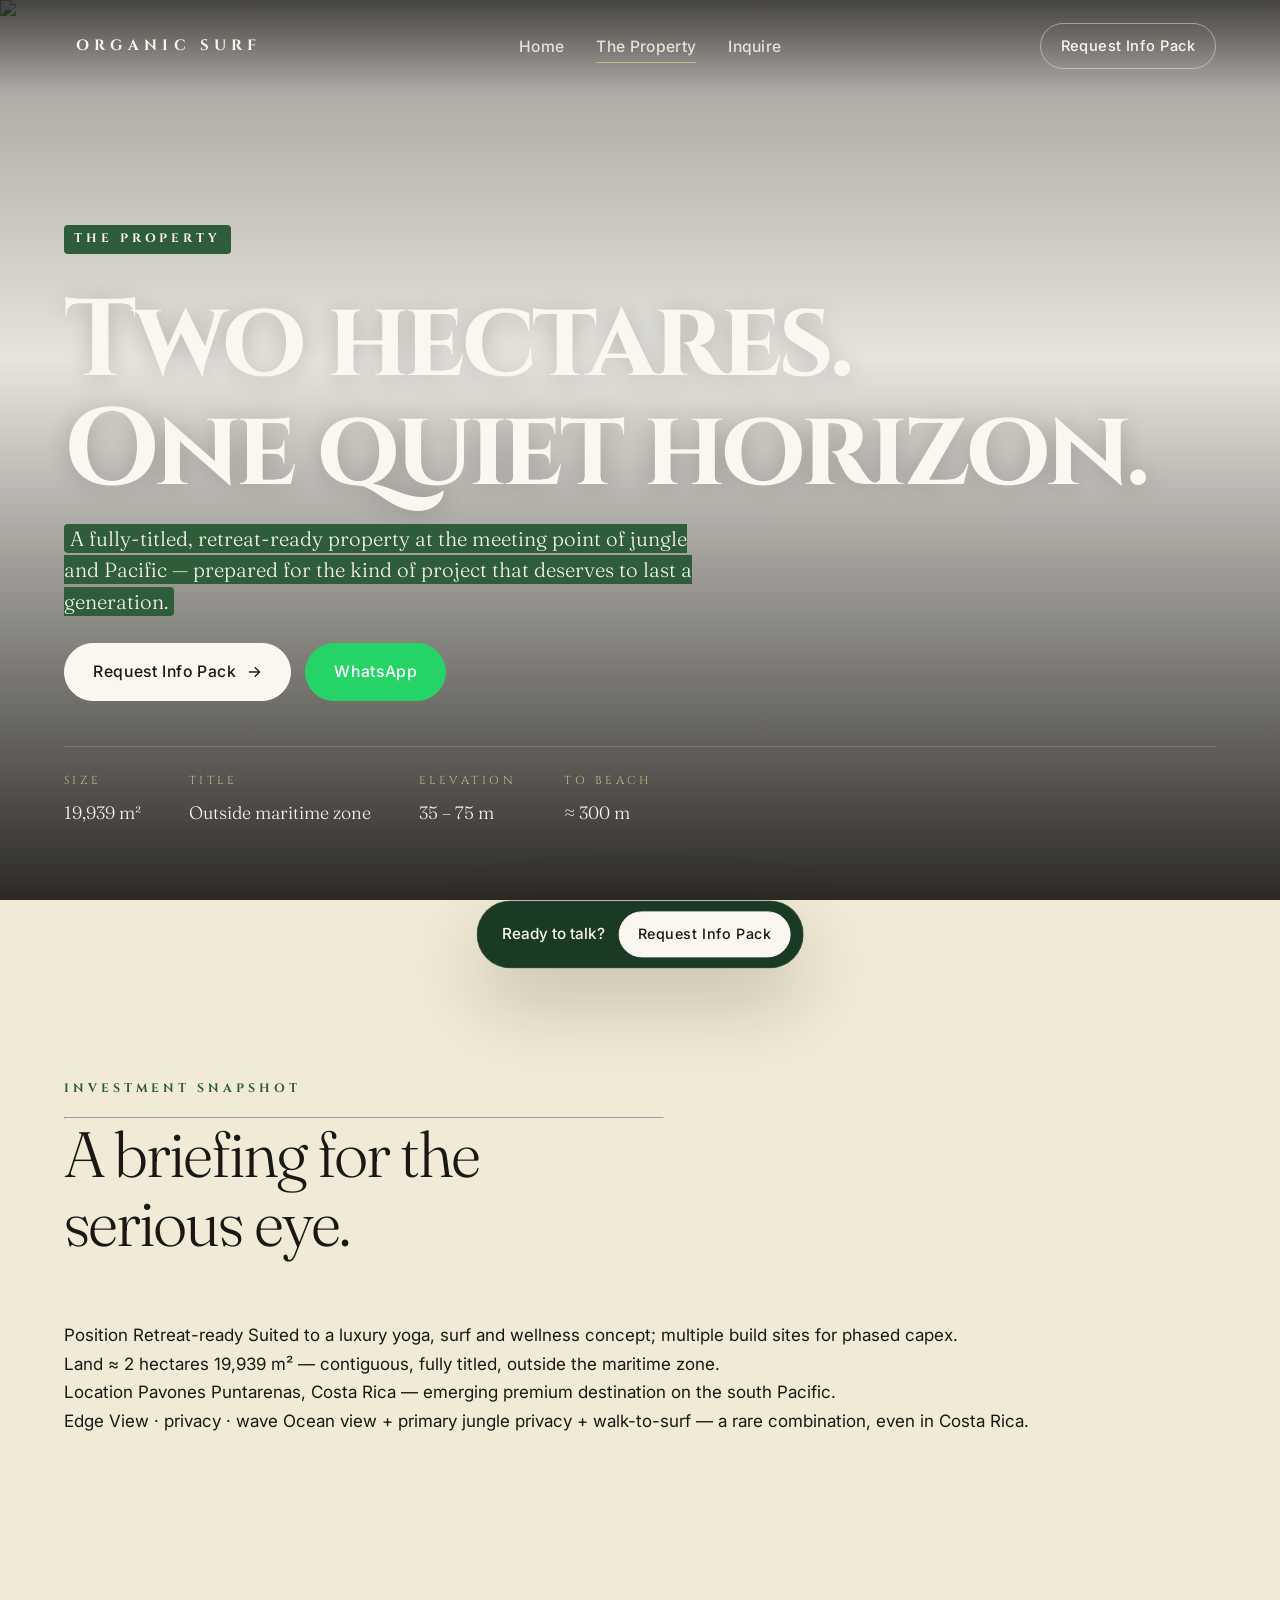
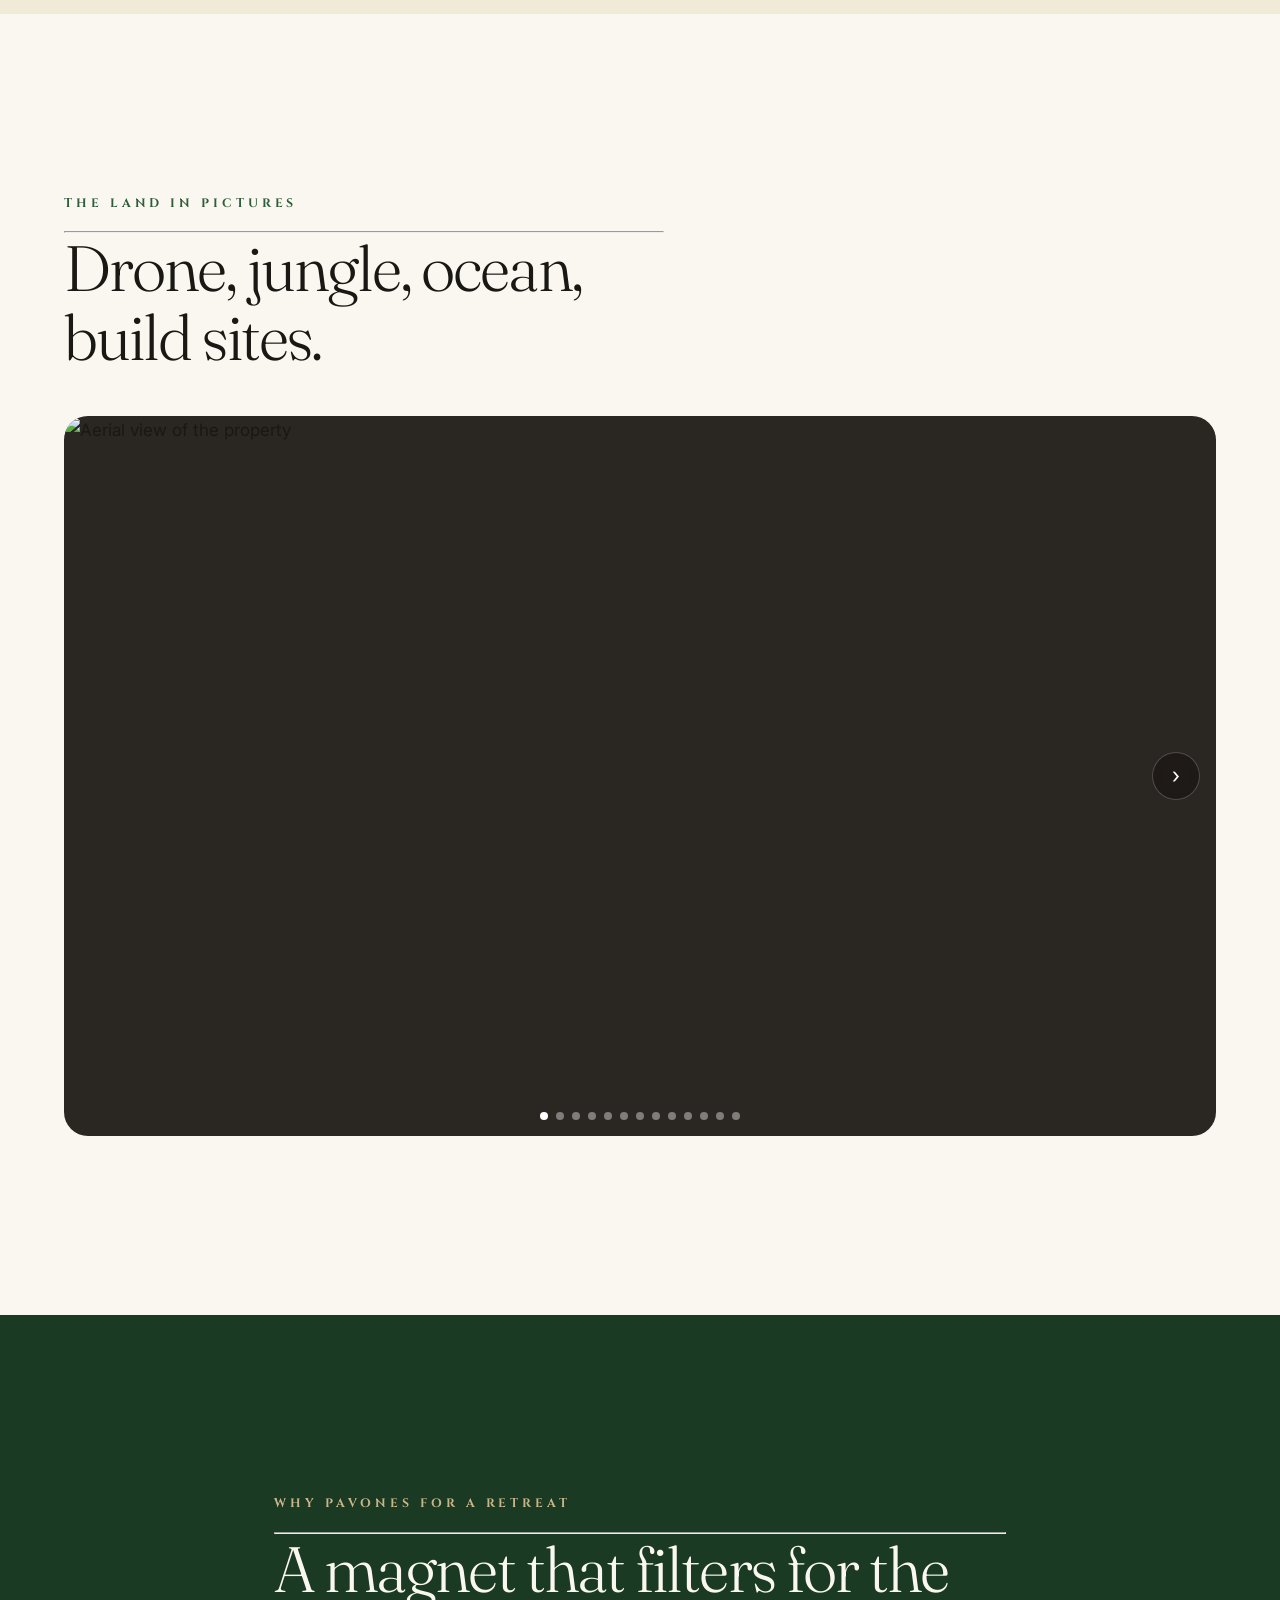
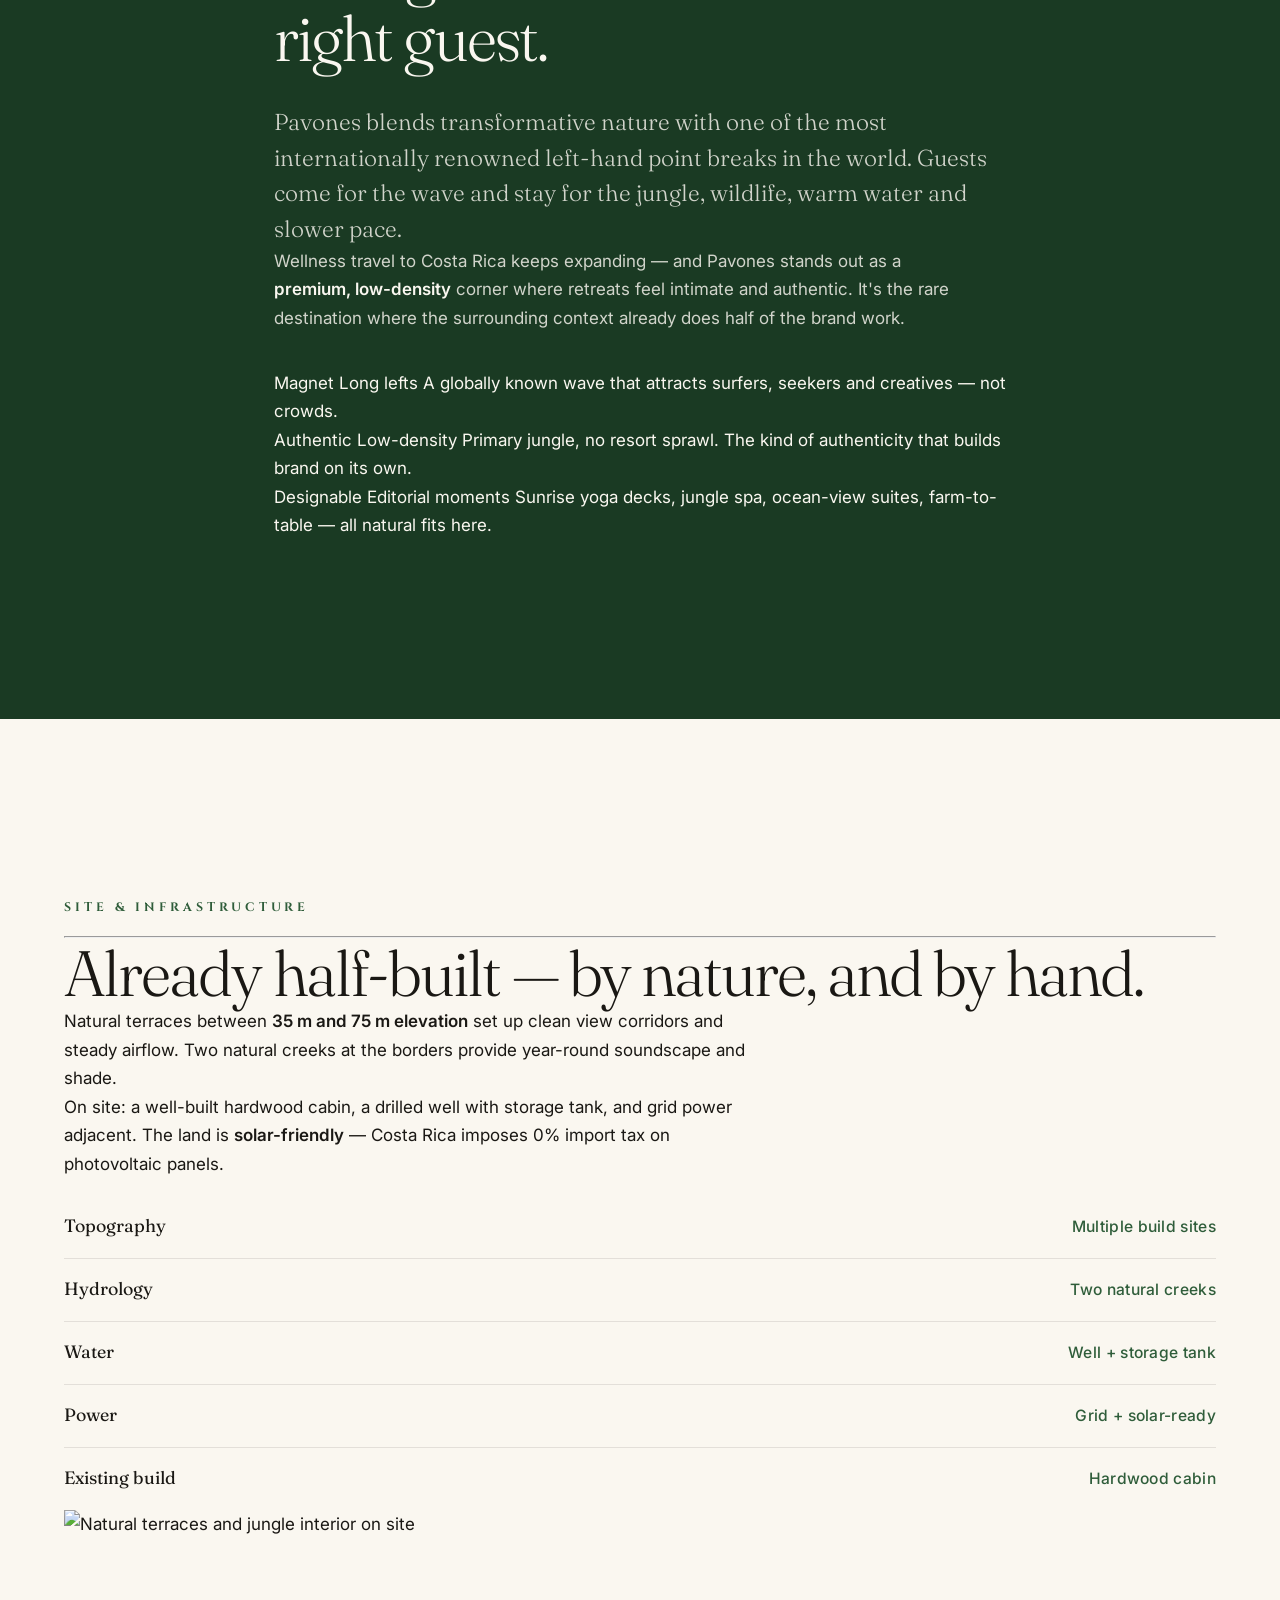
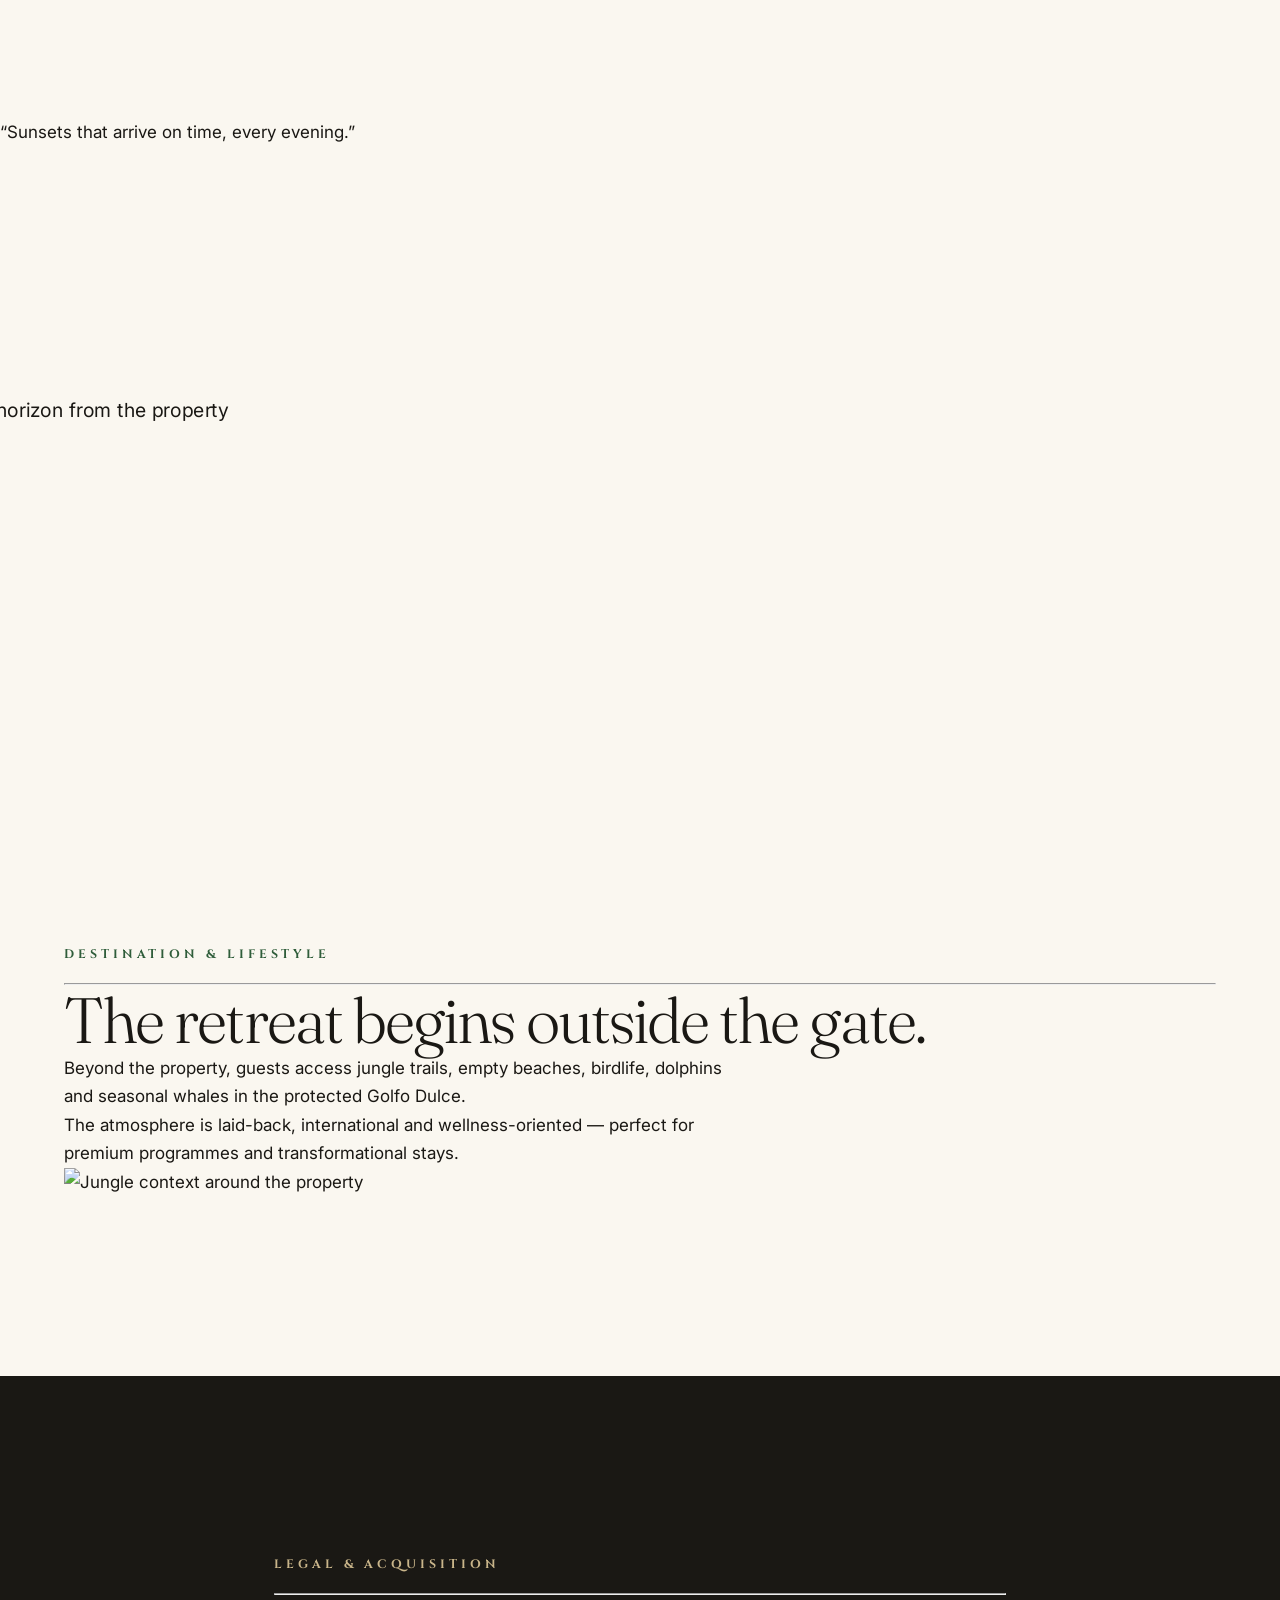
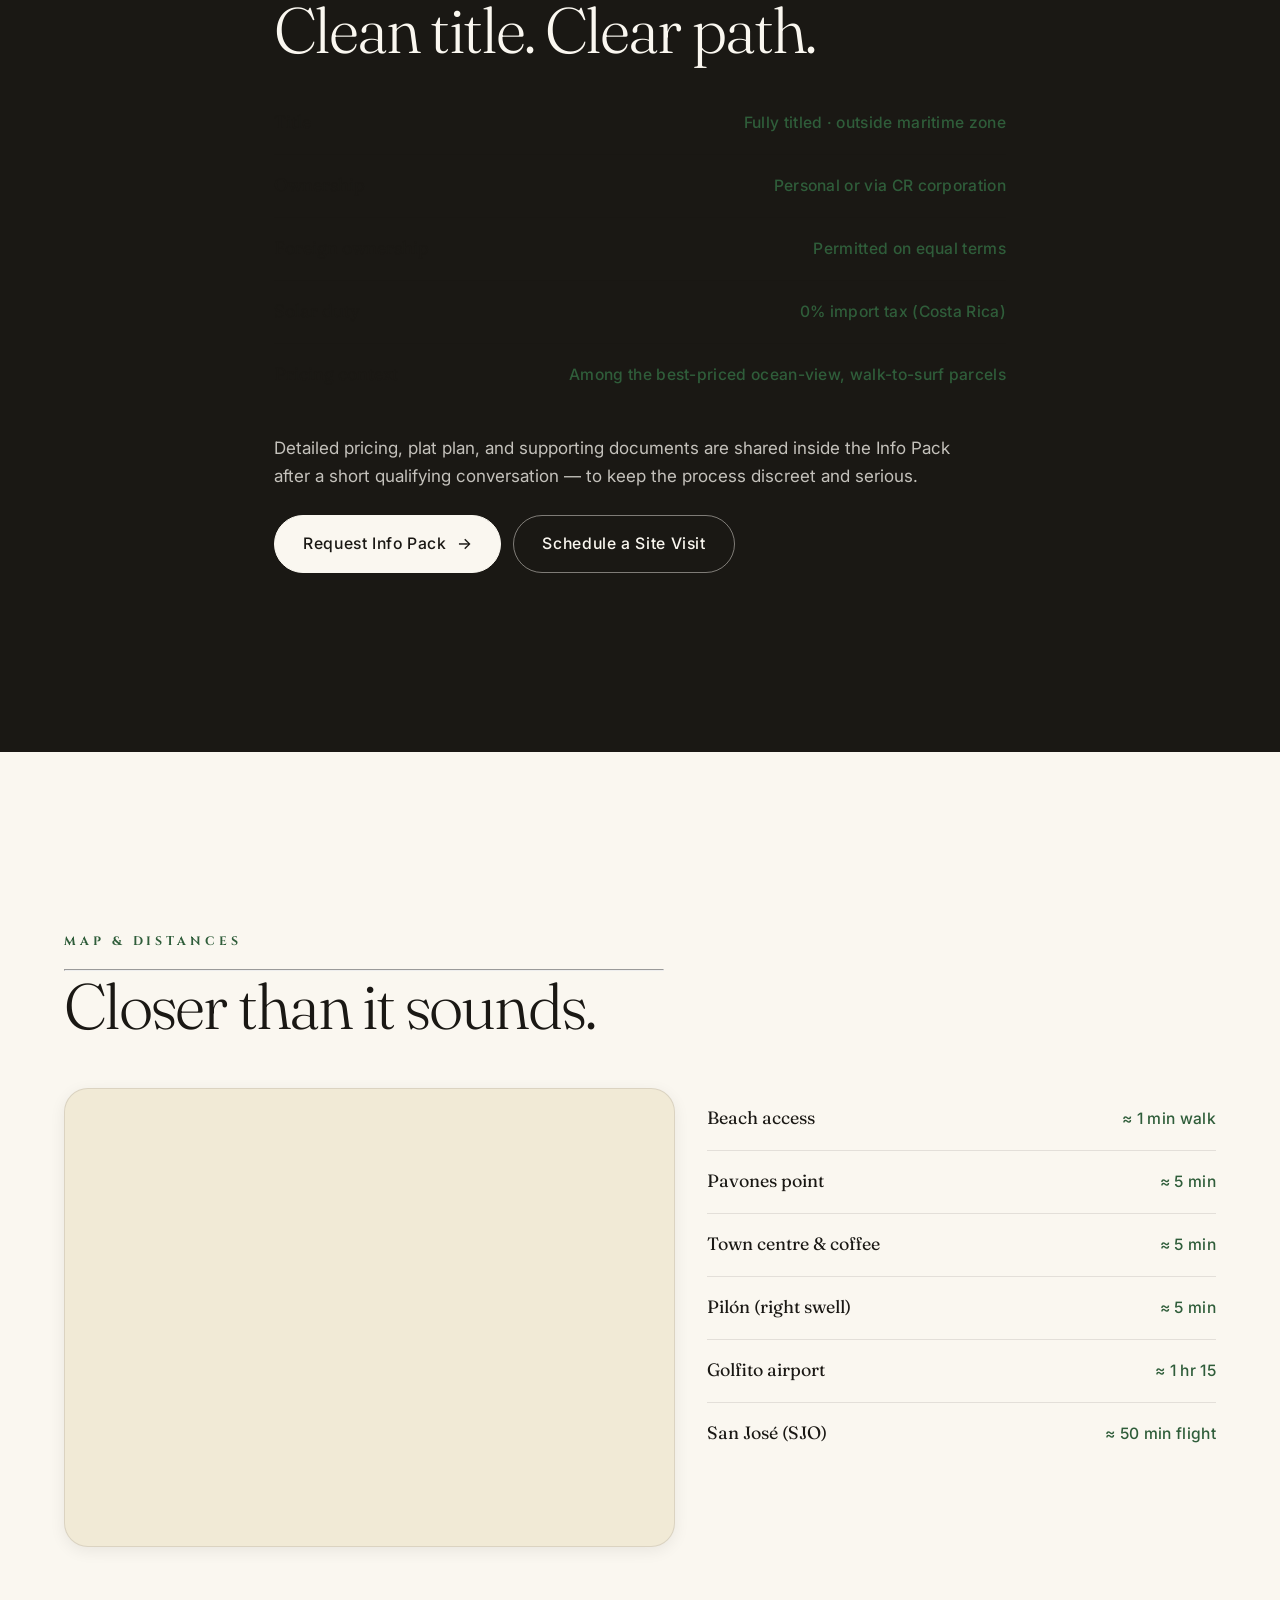
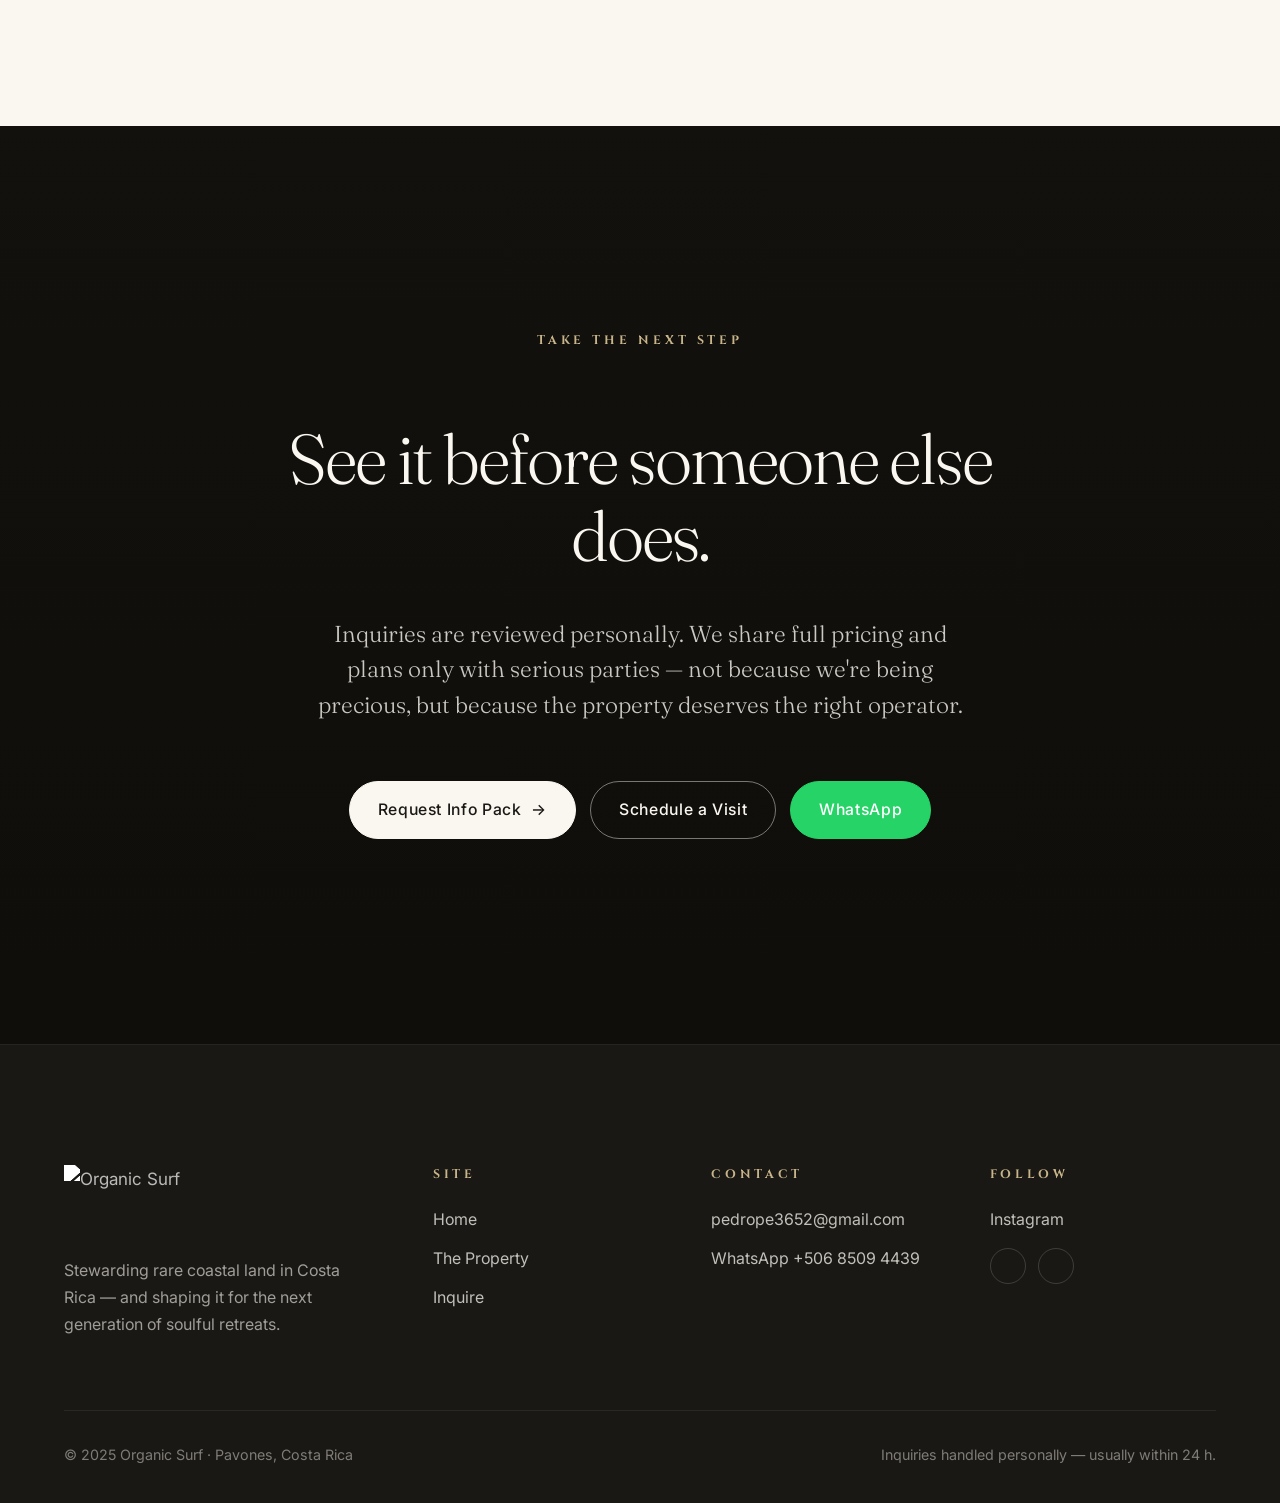
==== commit 92adae5a: "Refine hero highlights and home form - Add inline green highlight to hero text on home and property " ====
--- a/first-project.html
+++ b/first-project.html
@@ -55,11 +55,11 @@
   </div>
   <div class="hero-inner">
     <div class="container">
-      <span class="eyebrow on-dark reveal">The property</span>
+      <span class="eyebrow on-dark reveal" style="background: var(--green); color: var(--bone); padding: 4px 10px; border-radius: 4px; display: inline; width: fit-content;">The property</span>
       <h1 class="reveal delay-1">Two hectares.<br>One quiet horizon.</h1>
       <p class="lede reveal delay-2">
-        A fully-titled, retreat-ready property at the meeting point of jungle and Pacific —
-        prepared for the kind of project that deserves to last a generation.
+        <span style="background: var(--green); color: var(--bone); padding: 2px 6px; border-radius: 4px; display: inline;">A fully-titled, retreat-ready property at the meeting point of jungle and Pacific —
+        prepared for the kind of project that deserves to last a generation.</span>
       </p>
       <div class="hero-cta reveal delay-3">
         <a href="contact.html" class="btn btn-primary">Request Info Pack <span class="arr">→</span></a>
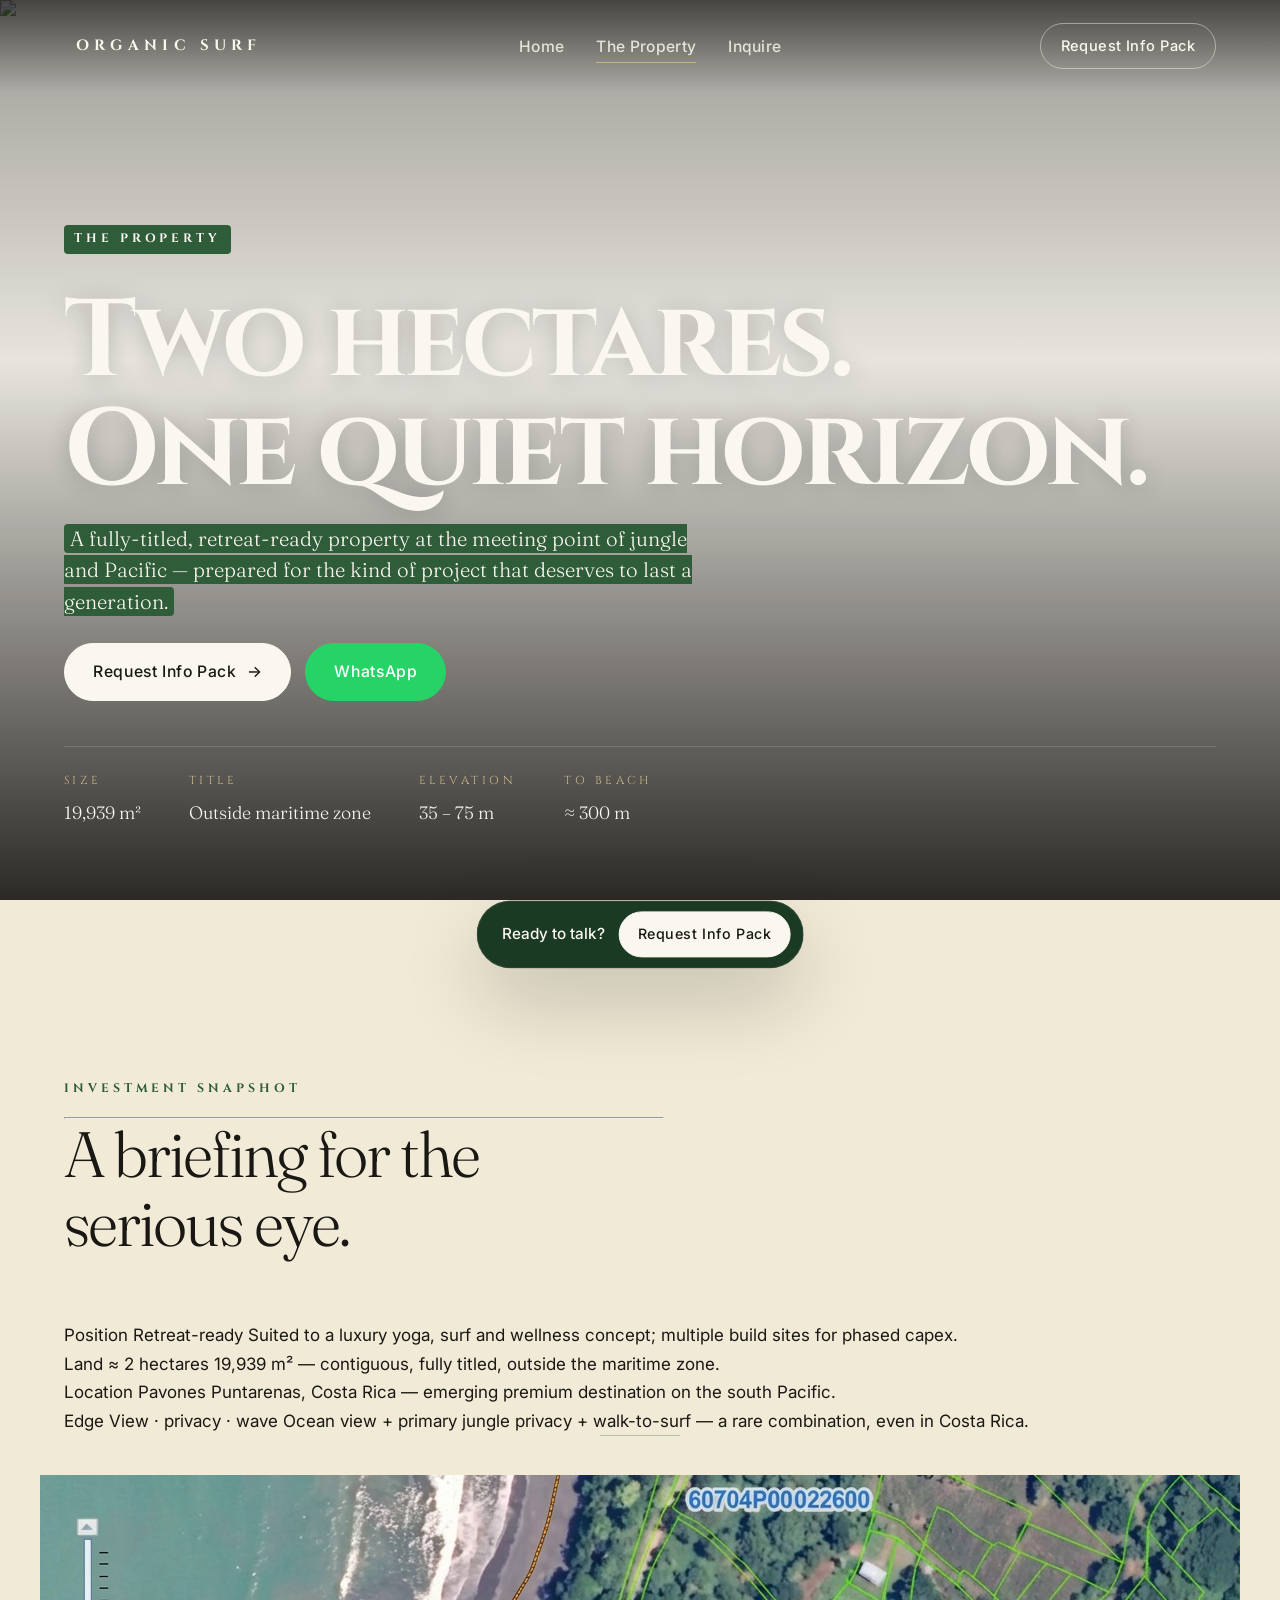
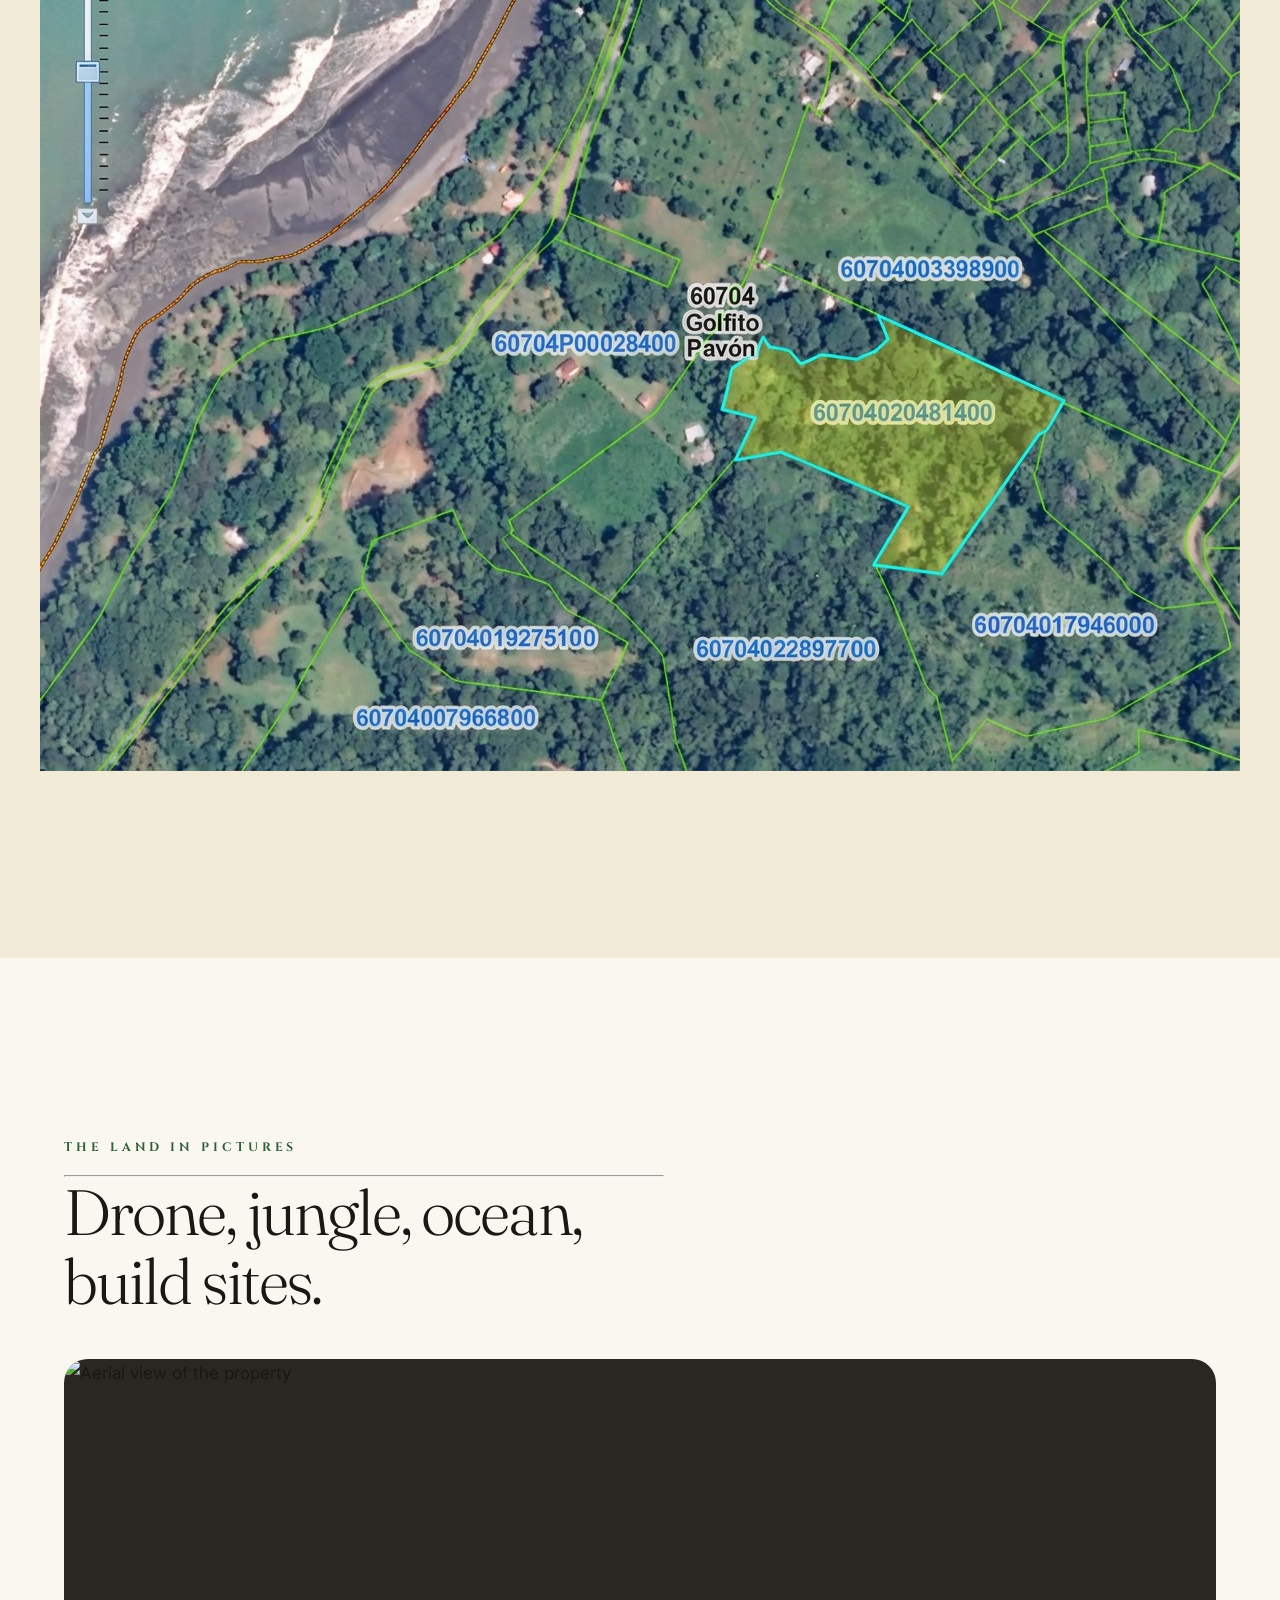
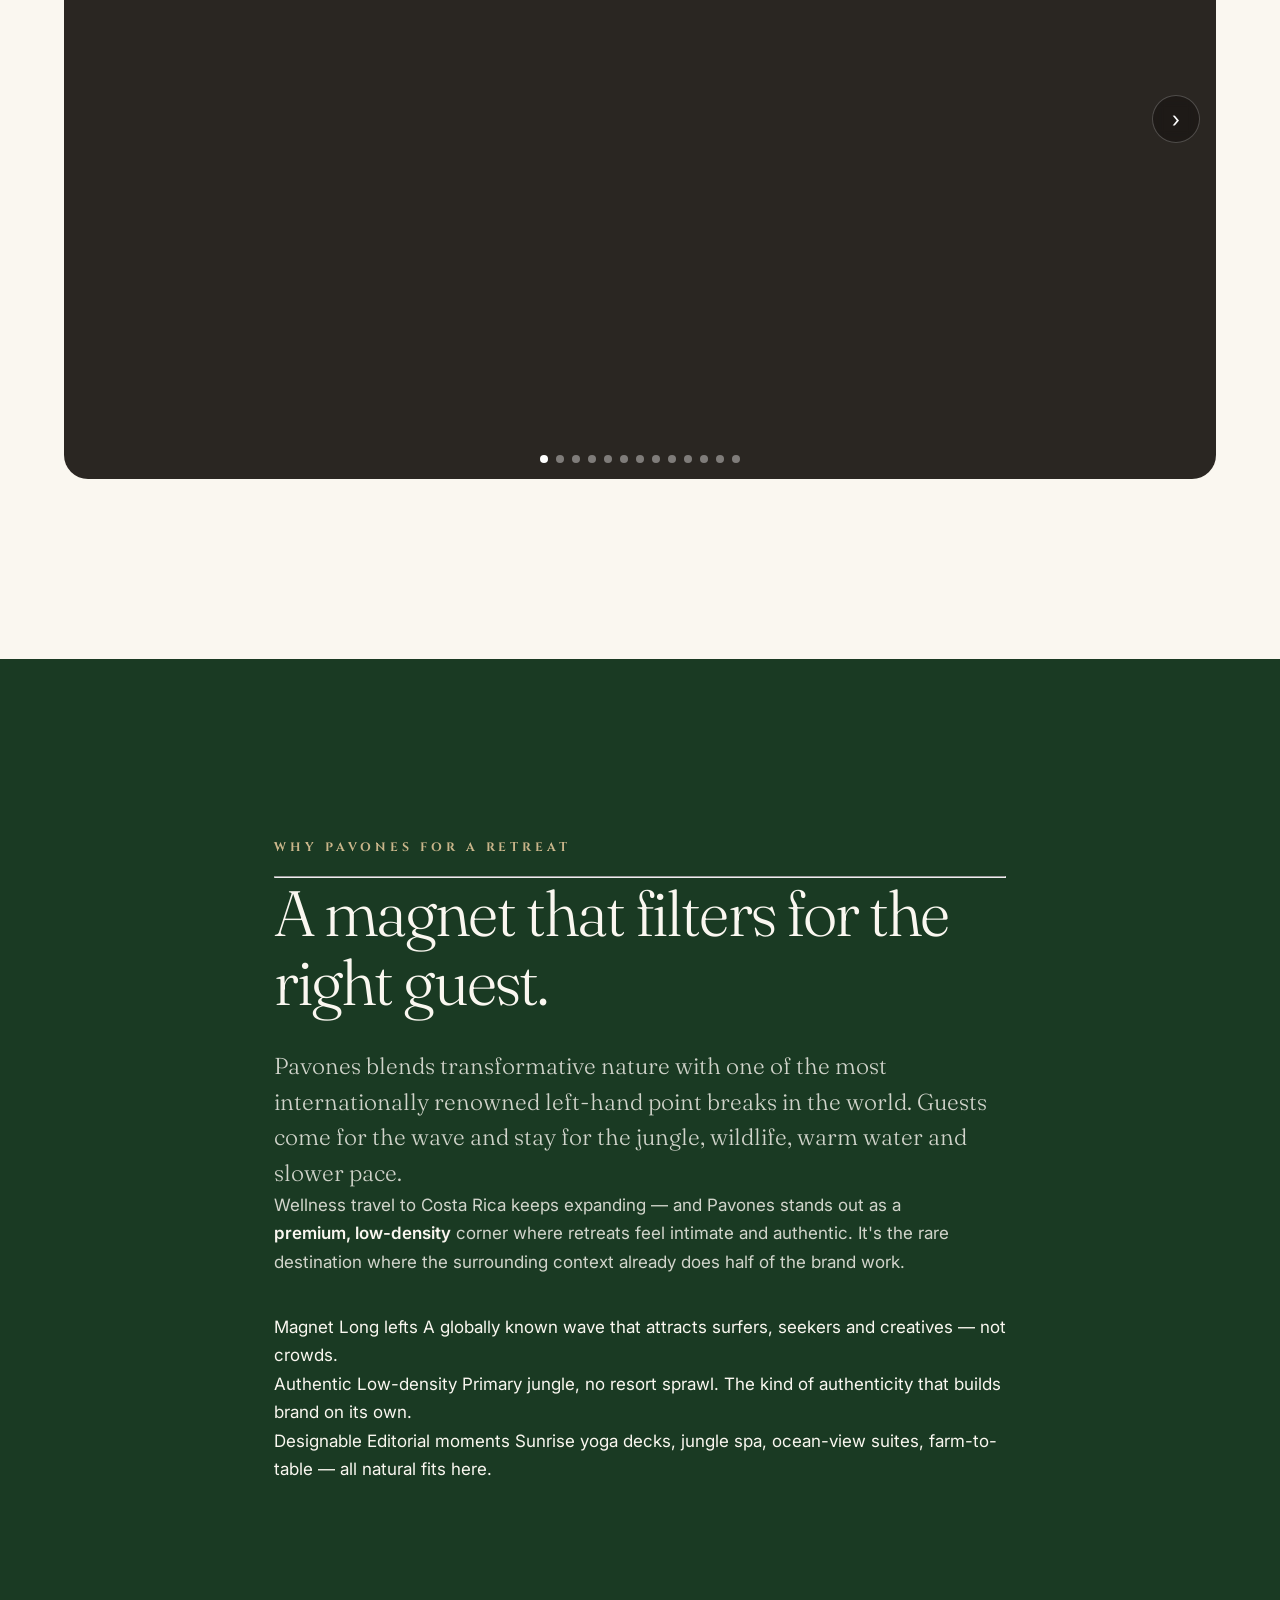
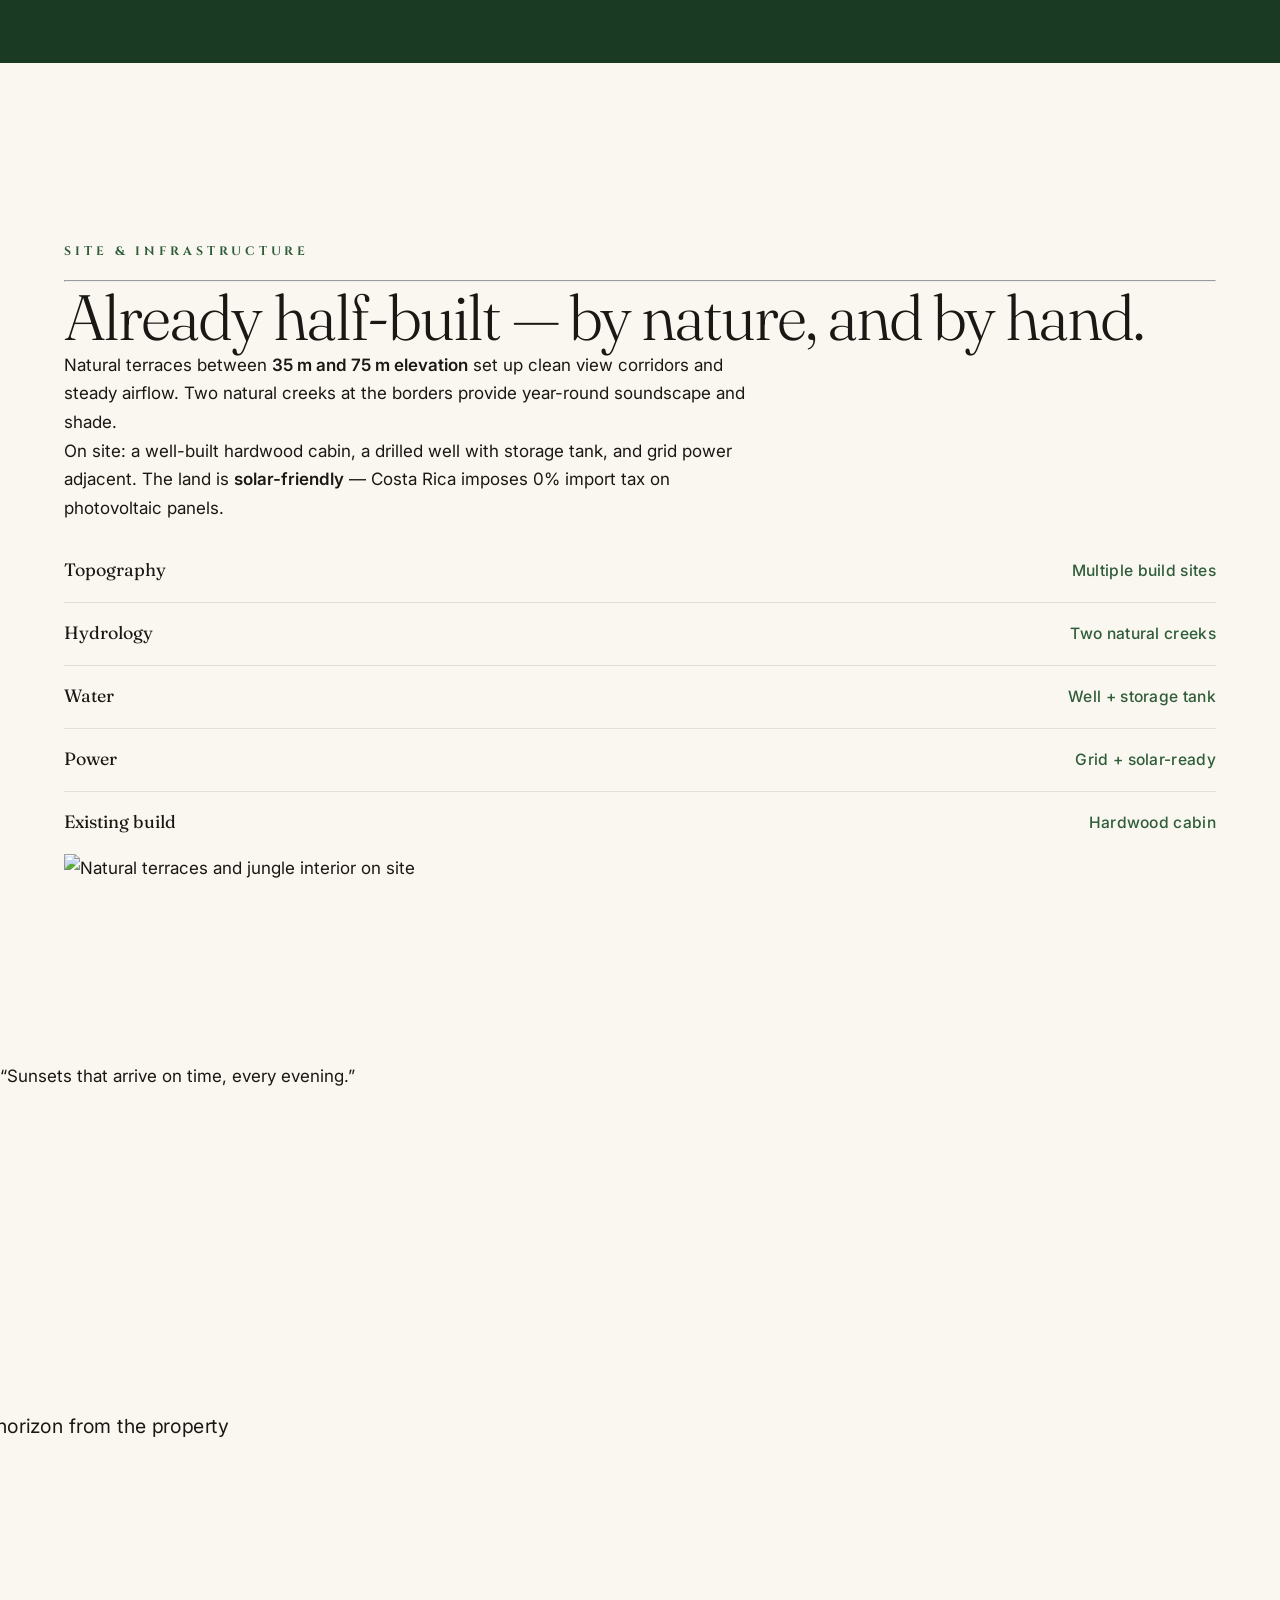
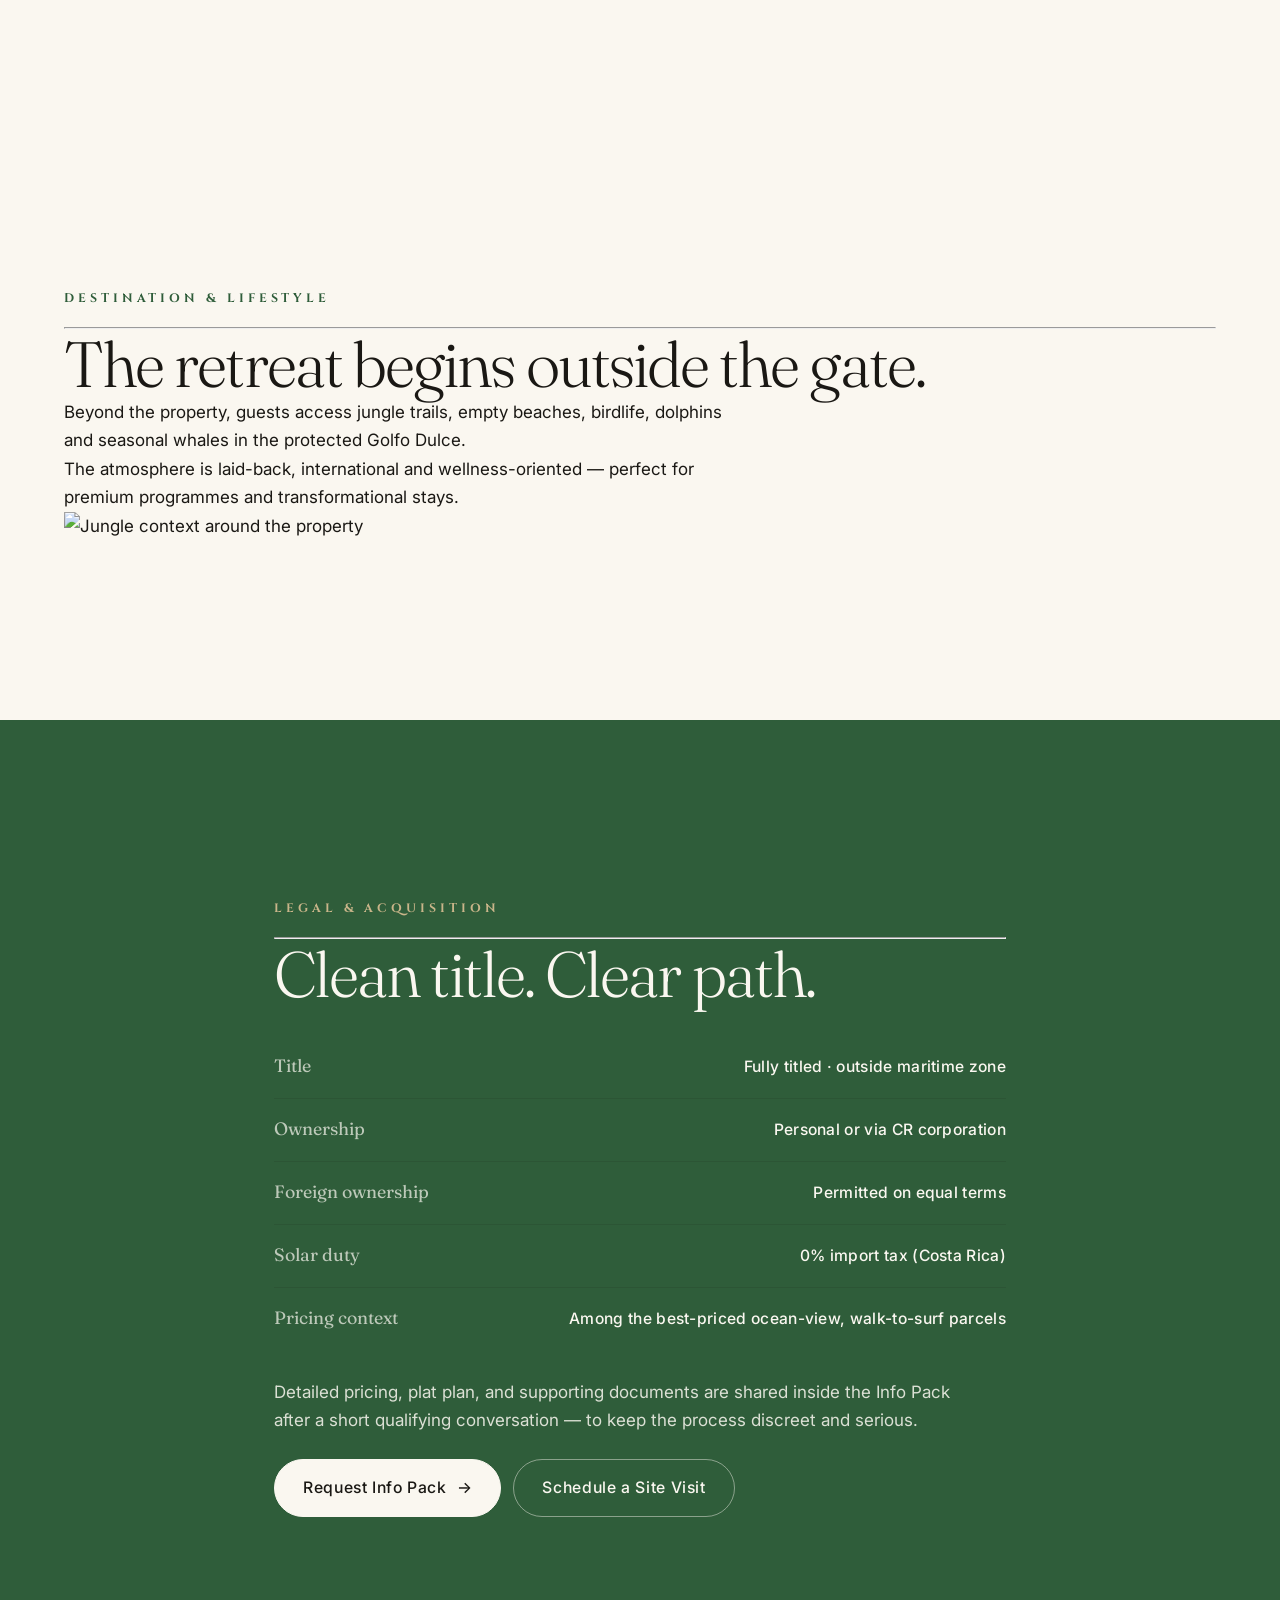
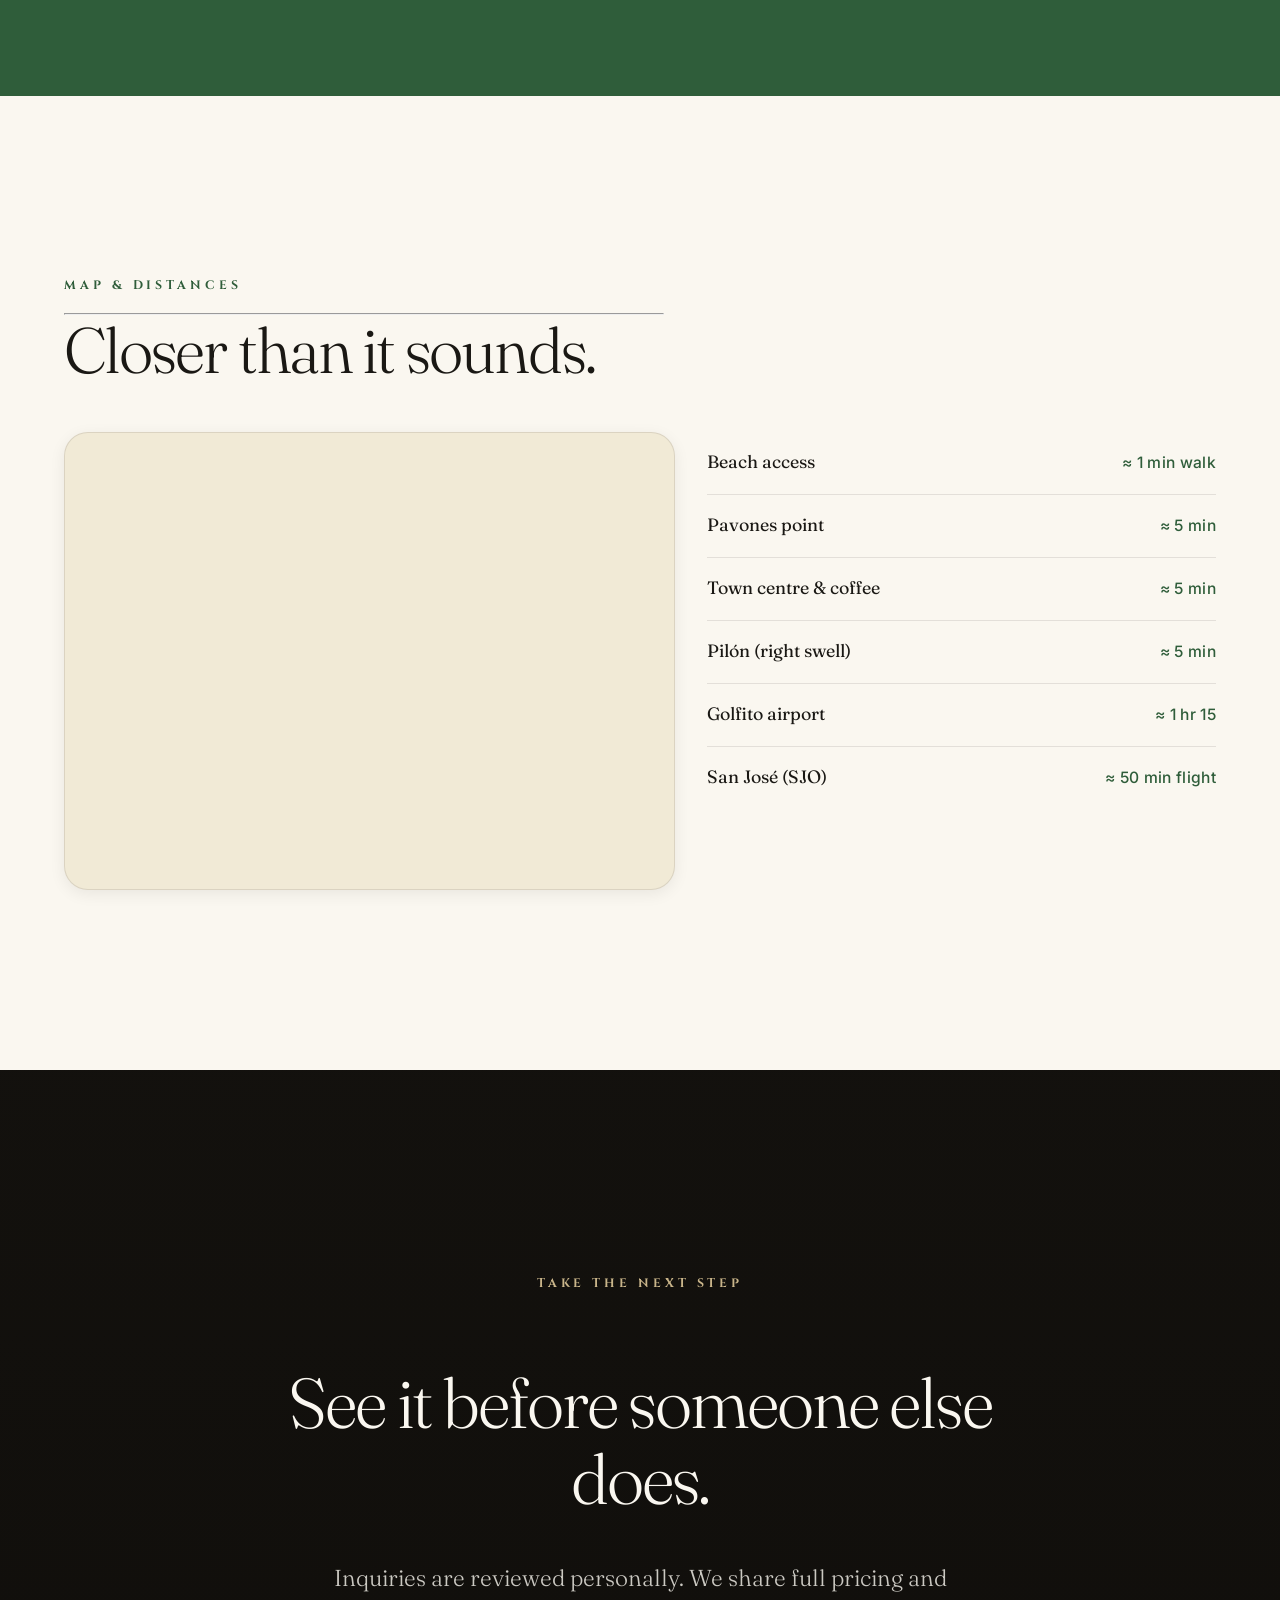
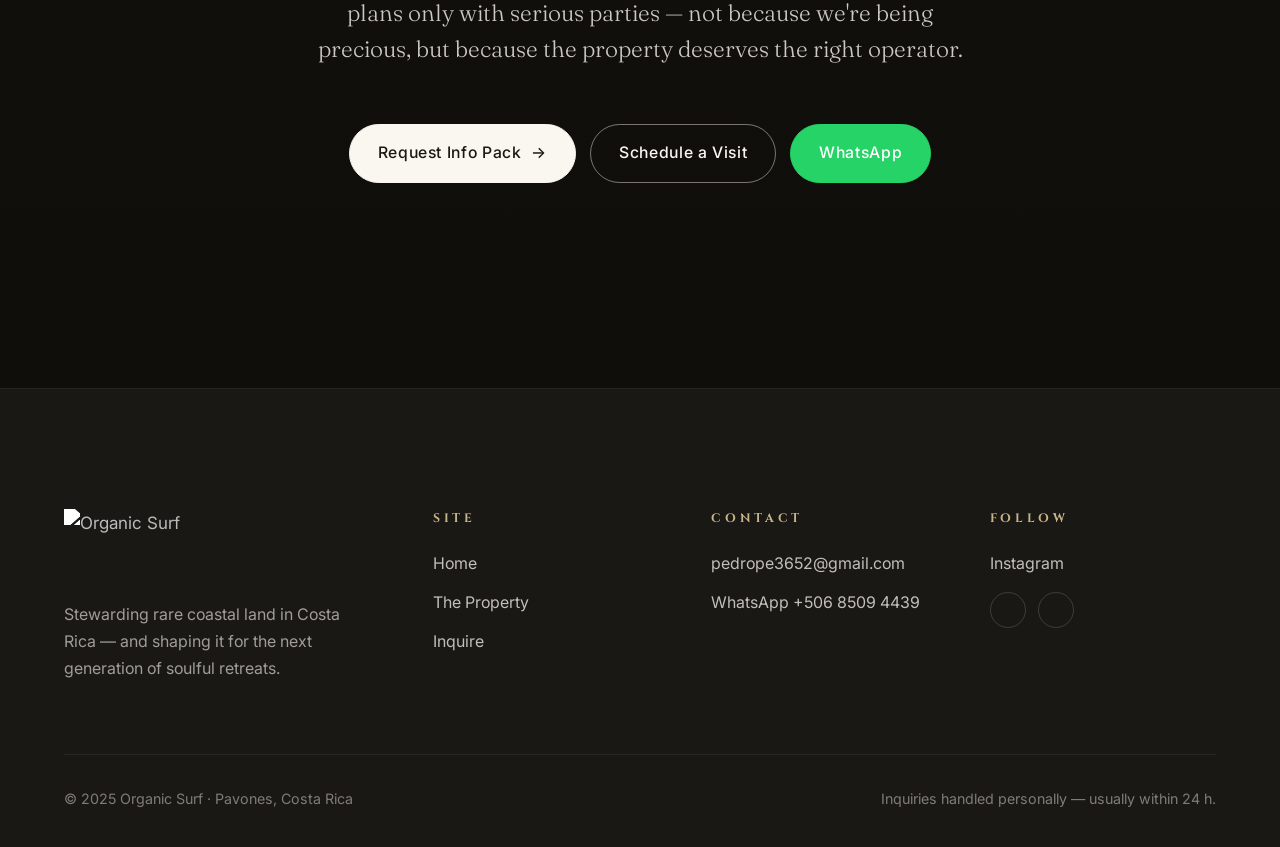
==== commit 2cc1142b: "Property page updates: map section, legal styling, text spacing - Add map.jpg section below Investme" ====
--- a/first-project.html
+++ b/first-project.html
@@ -76,7 +76,7 @@
 </section>
 
 <!-- INVESTMENT SNAPSHOT -->
-<section class="section on-cream">
+<section class="section on-cream" style="padding-bottom: 0;">
   <div class="container">
     <div style="max-width: 600px; margin-bottom: clamp(40px, 5vw, 64px);">
       <span class="eyebrow reveal">Investment snapshot</span>
@@ -107,6 +107,14 @@
       </div>
     </div>
   </div>
+</section>
+
+<!-- MAP IMAGE -->
+<section class="section on-cream reveal" style="text-align: center; padding-top: 0;">
+  <div class="container" style="margin-bottom: clamp(24px, 3vw, 40px);">
+    <hr style="border: none; border-top: 1px solid var(--green); opacity: 0.3; max-width: 80px; margin: 0 auto;">
+  </div>
+  <img src="assets/gallery/ai/map.jpg" alt="Map of the Pavones property location" loading="lazy" style="max-width: 100%; height: auto; display: inline-block;">
 </section>
 
 <!-- GALLERY (carousel — local images) -->
@@ -242,19 +250,19 @@
 </section>
 
 <!-- LEGAL & ACQUISITION -->
-<section class="section on-dark">
+<section class="section" style="background: var(--green);">
   <div class="container-narrow">
     <span class="eyebrow on-dark reveal">Legal & acquisition</span>
     <hr class="rule on-dark reveal">
-    <h2 class="reveal">Clean title. Clear path.</h2>
-    <ul class="distance-list reveal delay-1" style="margin-top: 28px;">
-      <li><span class="where">Title</span><span class="when">Fully titled · outside maritime zone</span></li>
-      <li><span class="where">Ownership</span><span class="when">Personal or via CR corporation</span></li>
-      <li><span class="where">Foreign ownership</span><span class="when">Permitted on equal terms</span></li>
-      <li><span class="where">Solar duty</span><span class="when">0% import tax (Costa Rica)</span></li>
-      <li><span class="where">Pricing context</span><span class="when">Among the best-priced ocean-view, walk-to-surf parcels</span></li>
+    <h2 class="reveal" style="color: var(--bone);">Clean title. Clear path.</h2>
+    <ul class="distance-list reveal delay-1" style="margin-top: 28px; color: var(--bone);">
+      <li><span class="where" style="color: var(--bone); opacity: 0.7;">Title</span><span class="when" style="color: var(--bone);">Fully titled · outside maritime zone</span></li>
+      <li><span class="where" style="color: var(--bone); opacity: 0.7;">Ownership</span><span class="when" style="color: var(--bone);">Personal or via CR corporation</span></li>
+      <li><span class="where" style="color: var(--bone); opacity: 0.7;">Foreign ownership</span><span class="when" style="color: var(--bone);">Permitted on equal terms</span></li>
+      <li><span class="where" style="color: var(--bone); opacity: 0.7;">Solar duty</span><span class="when" style="color: var(--bone);">0% import tax (Costa Rica)</span></li>
+      <li><span class="where" style="color: var(--bone); opacity: 0.7;">Pricing context</span><span class="when" style="color: var(--bone);">Among the best-priced ocean-view, walk-to-surf parcels</span></li>
     </ul>
-    <p class="reveal delay-2" style="margin-top: 28px;">
+    <p class="reveal delay-2" style="margin-top: 28px; color: var(--bone); opacity: 0.85;">
       Detailed pricing, plat plan, and supporting documents are shared inside the Info Pack
       after a short qualifying conversation — to keep the process discreet and serious.
     </p>
